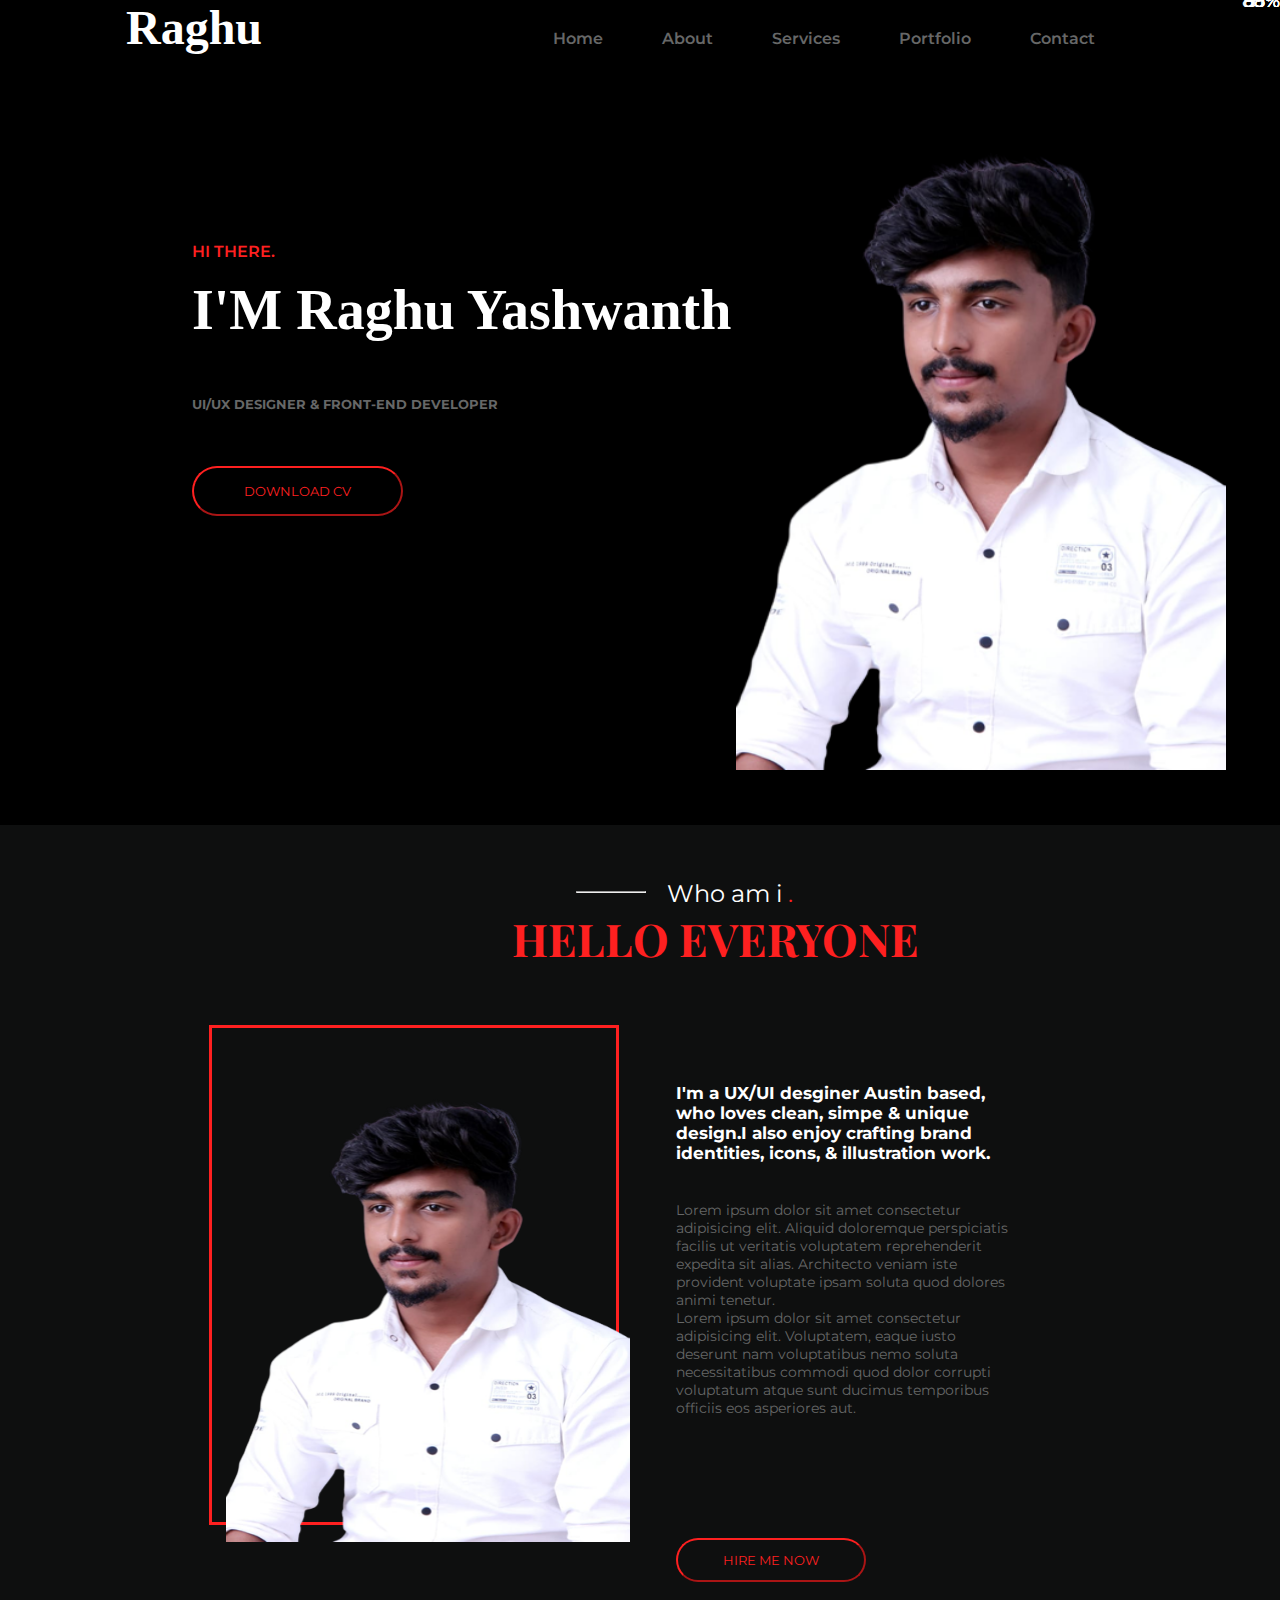
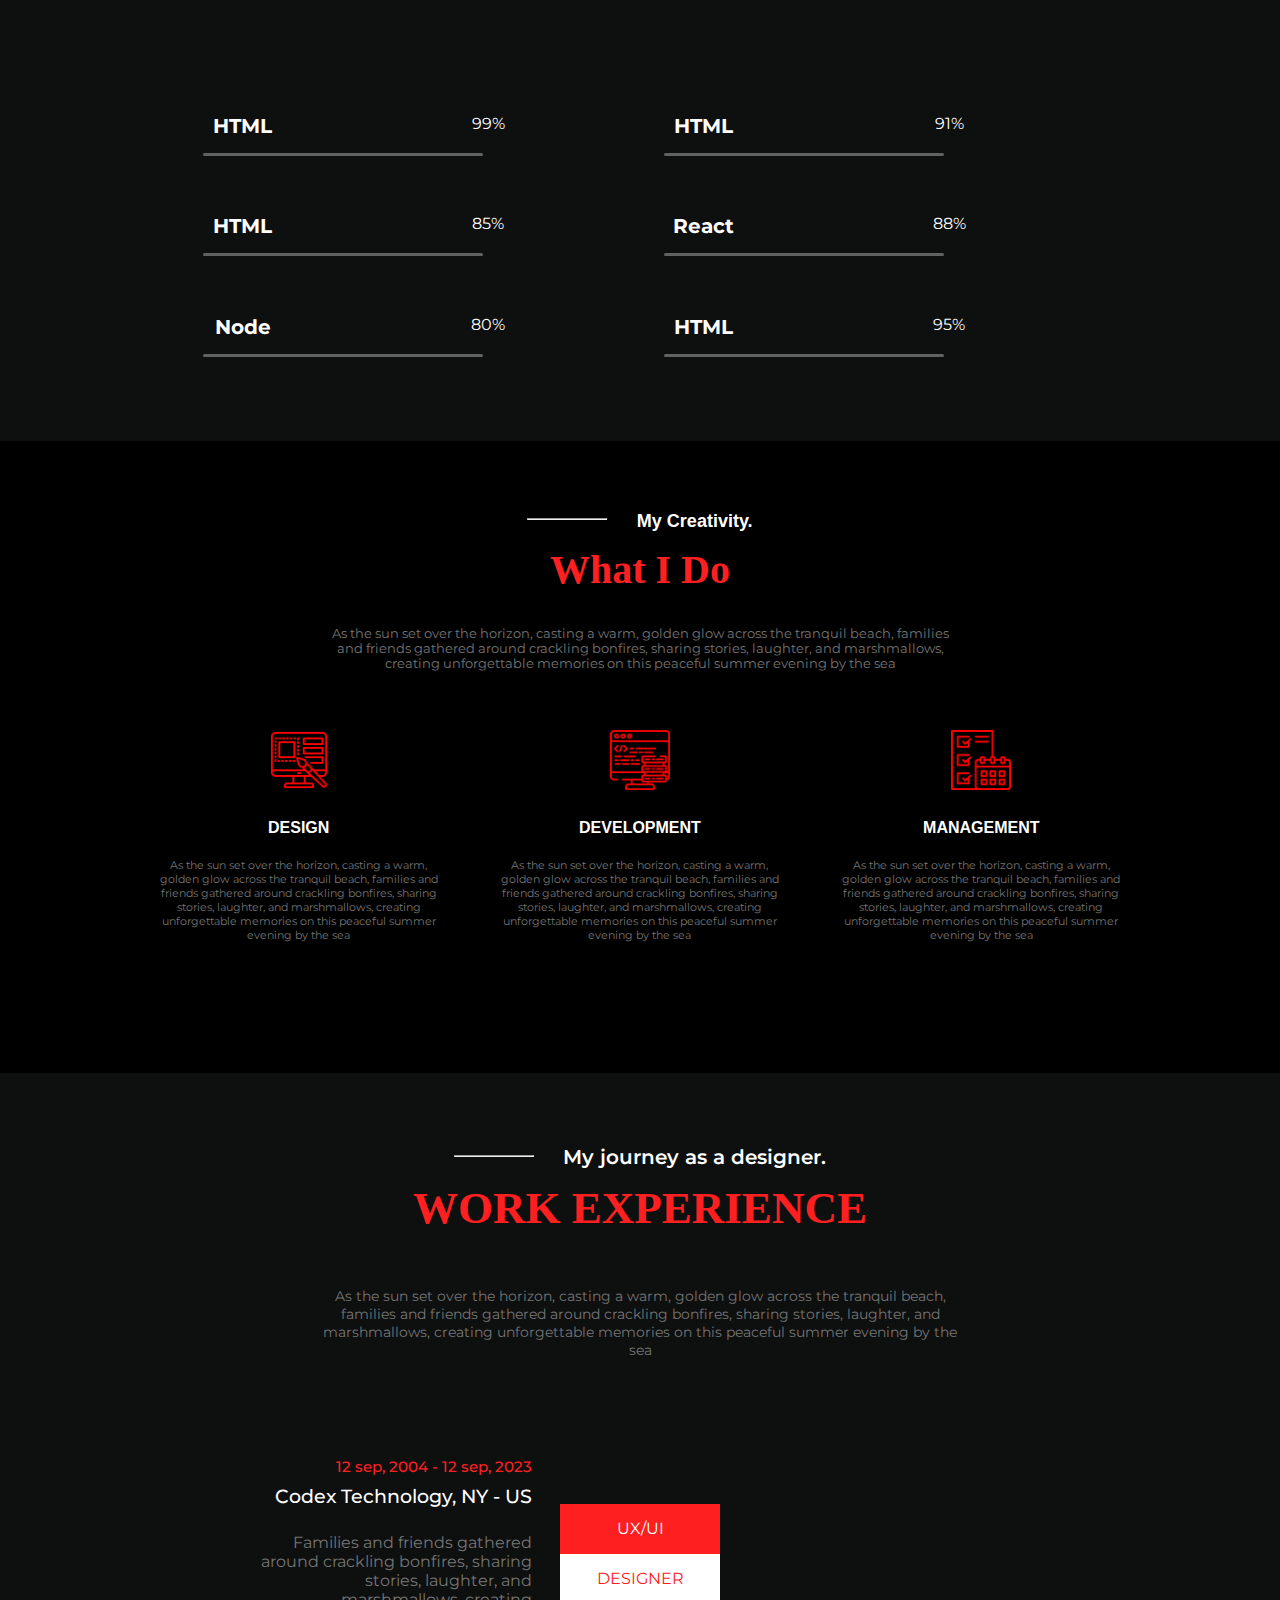
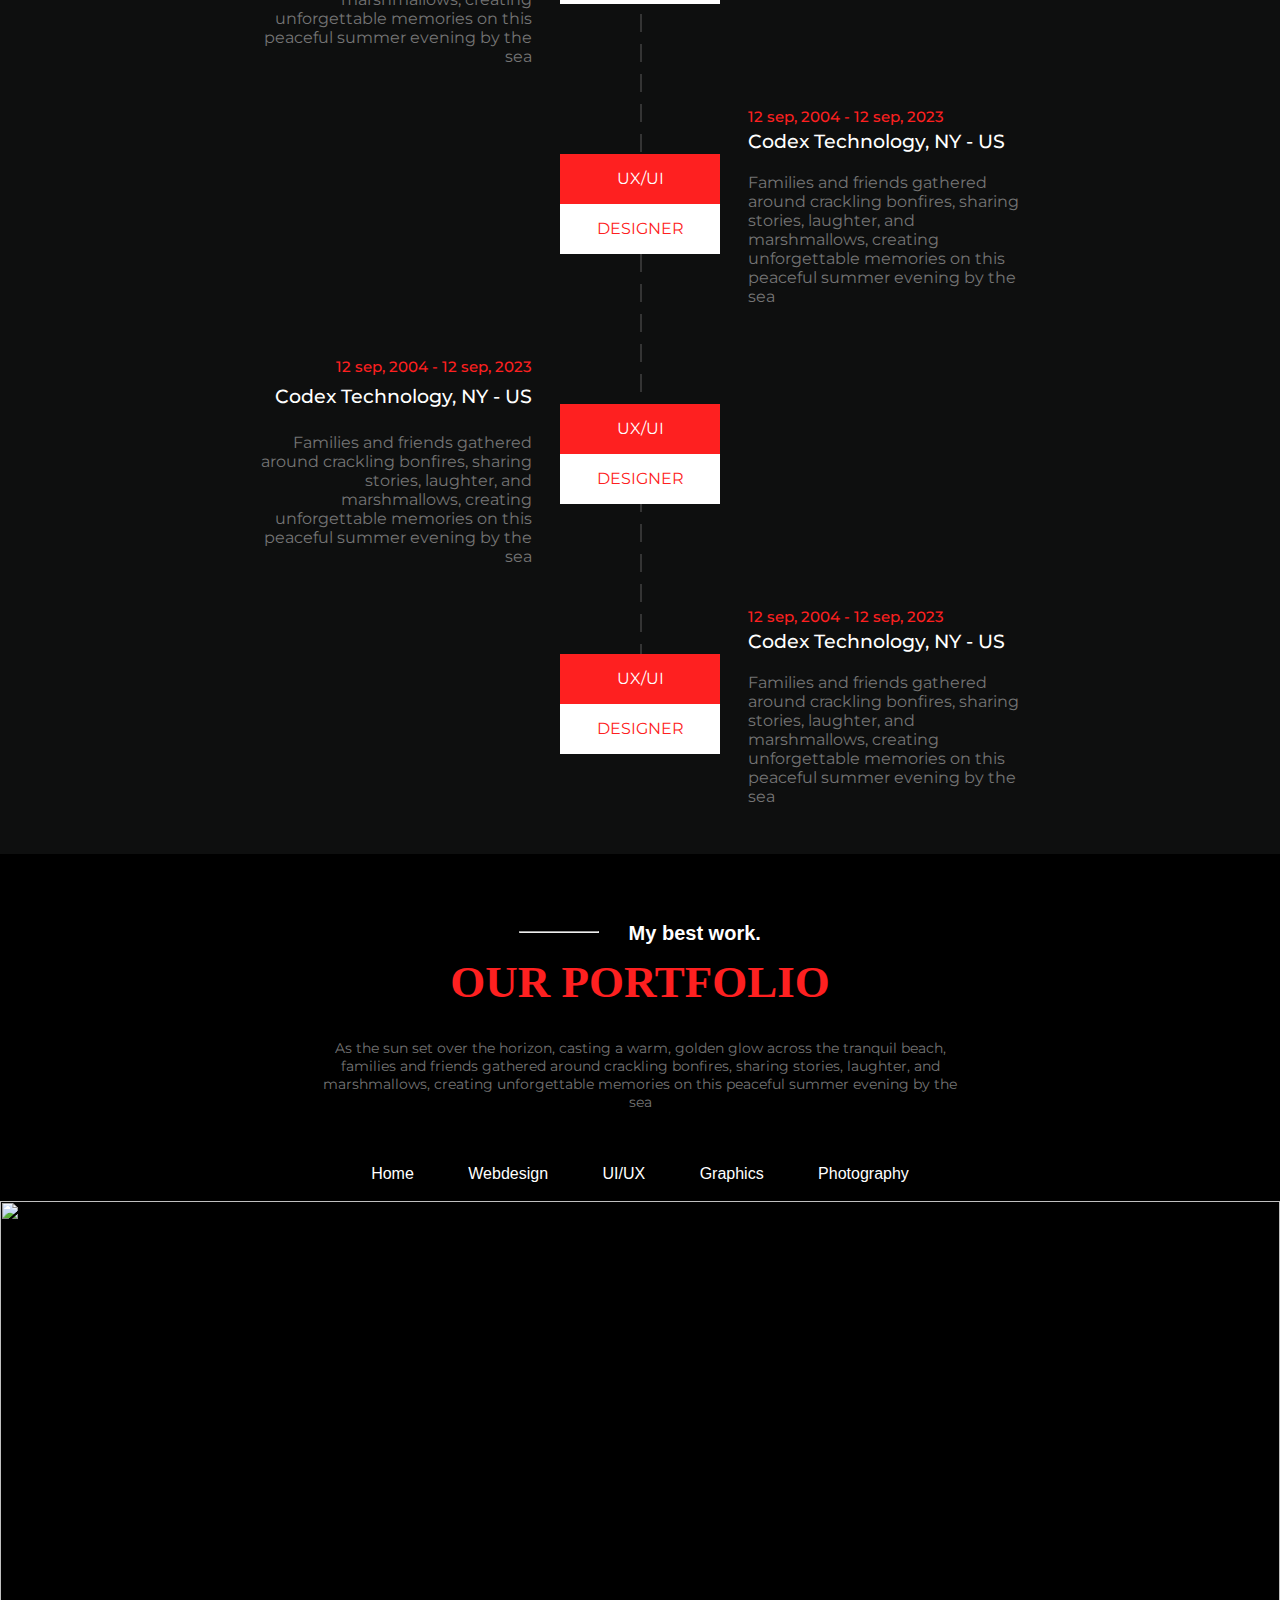
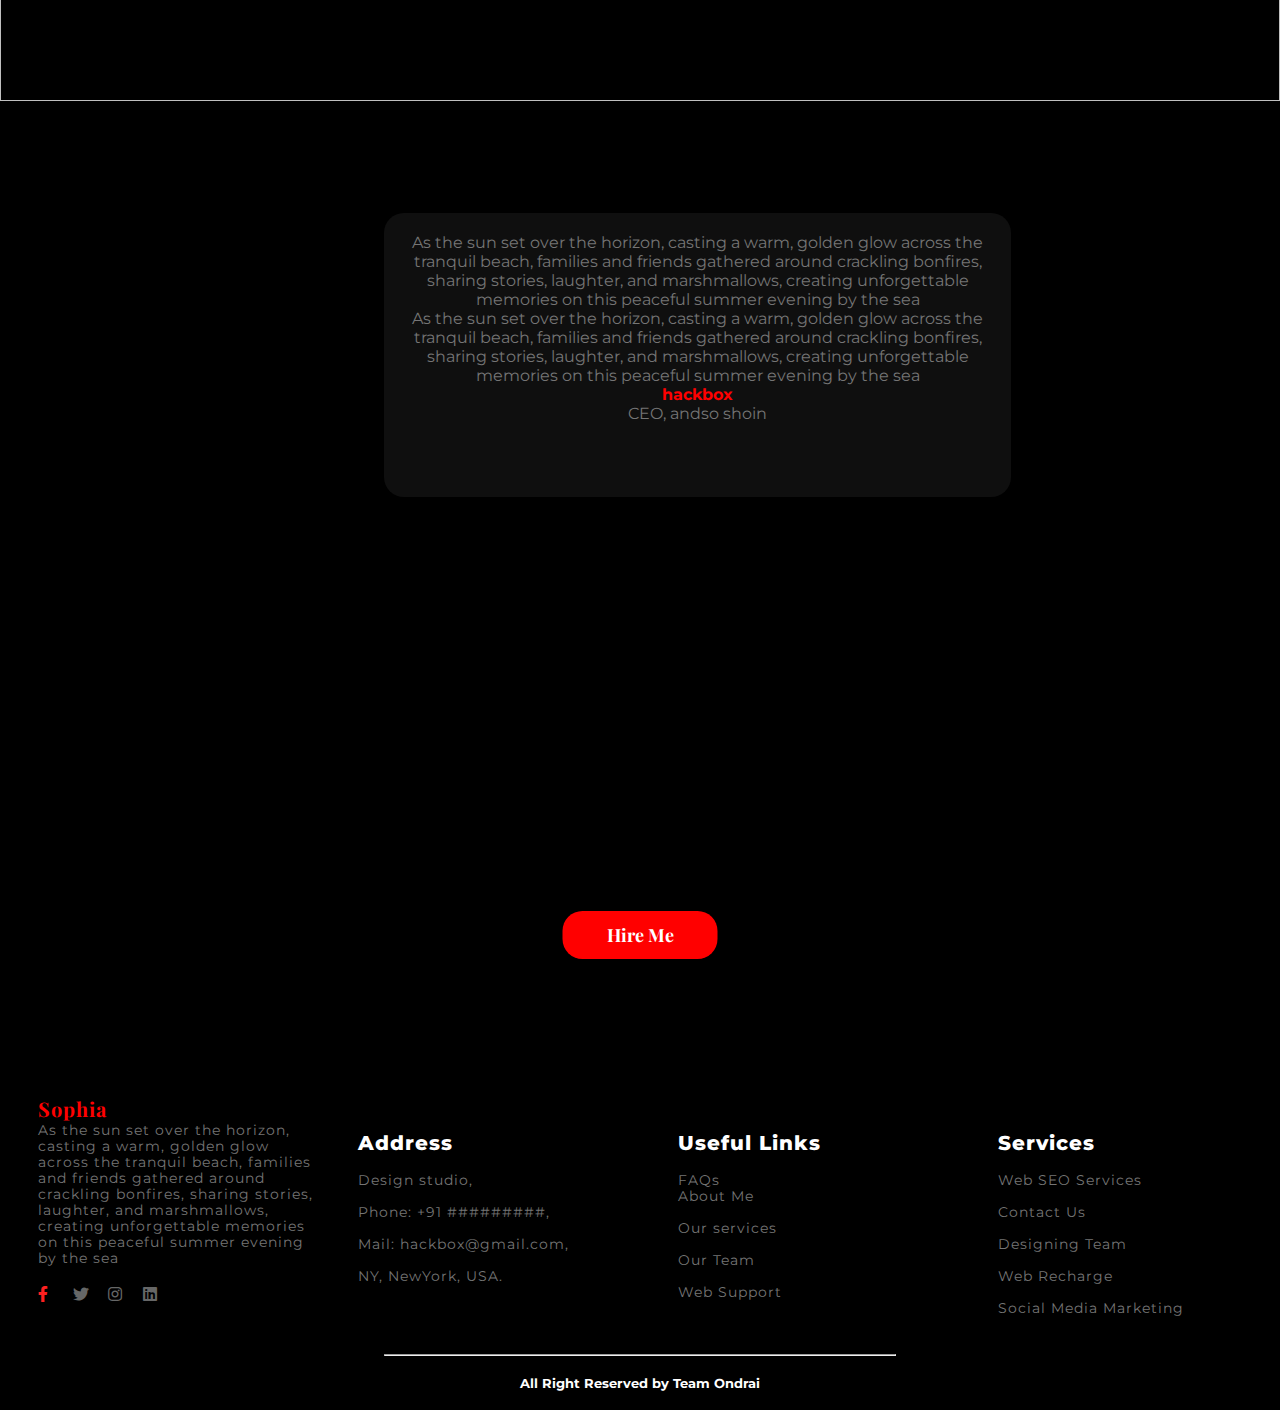
==== final hackbox website/index.html @ 103ff4d7 "Add files via upload" ====
<!DOCTYPE html>
<html lang="en">

<head>
    <meta charset="UTF-8">
    <meta name="viewport" content="width=device-width, initial-scale=1.0">
    <link rel="icon" href="hblogo.jpg">
    <link rel="stylesheet" href="style.css">
    <link rel="stylesheet" href="https://cdnjs.cloudflare.com/ajax/libs/font-awesome/6.4.2/css/all.min.css"
        integrity="sha512-z3gLpd7yknf1YoNbCzqRKc4qyor8gaKU1qmn+CShxbuBusANI9QpRohGBreCFkKxLhei6S9CQXFEbbKuqLg0DA=="
        crossorigin="anonymous" referrerpolicy="no-referrer" />
    <!-- <script src="https://cdn.jsdelivr.net/npm/aos@2.3.4/dist/aos.js"></script>
    <link href="https://cdn.jsdelivr.net/npm/aos@2.3.4/dist/aos.css" rel="stylesheet"> -->

    <title>Ragu</title>
</head>

<body>
    <!-- homepage -->
    <button id="scrollToTopBtn"><i class="fa-solid fa-arrow-up" style="color: #444c5a;"></i></button>

    <main class="dark-mode " id="home">
        <div class="navbars">

            <nav class="contentnavbar">
                <h2 class="name">Raghu</h2>
                <ul class="items">
                    <li><a href="#home">Home</a></li>
                    <li><a href="#about">About</a></li>
                    <li><a href="#services">Services</a></li>
                    <li><a href="#portfolio">Portfolio</a></li>
                    <li><a href="#contact">Contact</a></li>

                </ul>
            </nav>
            <br>
        </div>

        <br>
        <br>
        <br>

        <div class="body ">


            <div class="leftbody animate">
                <div class="hitoggle">
                    <h4 data-aos="fade-right">HI THERE.</h4><br><br>
                    <!-- <div class="wrapper" id="toggleButton">
                        <input type="checkbox" id="hide-checkbox">
                        <label for="hide-checkbox" class="toggle">
                            <span class="toggle-button">
                                <span class="crater crater-1"></span>
                                <span class="crater crater-2"></span>
                                <span class="crater crater-3"></span>
                                <span class="crater crater-4"></span>
                                <span class="crater crater-5"></span>
                                <span class="crater crater-6"></span>
                                <span class="crater crater-7"></span>
                            </span>
                            <span class="star star-1"></span>
                            <span class="star star-2"></span>
                            <span class="star star-3"></span>
                            <span class="star star-4"></span>
                            <span class="star star-5"></span>
                            <span class="star star-6"></span>
                            <span class="star star-7"></span>
                            <span class="star star-8"></span>
                        </label>
                    </div> -->
                </div>
                <h2 data-aos="fade-left">I'M Raghu Yashwanth</h2><br>
                <section class="iconsnav">
                    <i class="fa-brands fa-facebook-f" style="color: #fe2020;"></i>
                    <i class="fa-brands fa-twitter" style="color: #666767;"></i>
                    <i class="fa-brands fa-instagram" style="color: #666767;"></i>
                    <i class="fa-brands fa-linkedin" style="color: #666767;"></i>
                </section><br>
                <H5 data-aos="fade-left">UI/UX DESIGNER & FRONT-END DEVELOPER</H5><br><br><br>
                <button>DOWNLOAD CV</button>
            </div>
            <div class="rightbody animate">
                <img src="raguwhite3.png" alt="girl" loading="lazy">
            </div>
        </div>

    </main>

    <!-- who am i page -->

    <div class="whoami dark-mode" id="about">
        <br><br><br>
        <h2>
            <hr> Who am i<span class="dot"> .</span>
        </h2>
        <h1>HELLO EVERYONE</h1>
        <div class="allwho">
            <div class="leftwho">
                <div class="square">
                    <img class="secgirl animate" src="raguwhite3.png" loading="lazy" alt="girl" data-aos="fade-right">
                </div>
            </div>
            <div class="rightwho" data-aos="fade-left">
                <h6>
                    I'm a UX/UI desginer Austin based, who loves clean, simpe & unique design.I also enjoy crafting
                    brand identities, icons, & illustration work.
                </h6><br><br>
                <p>
                    Lorem ipsum dolor sit amet consectetur adipisicing elit. Aliquid doloremque perspiciatis facilis
                    ut
                    veritatis voluptatem reprehenderit expedita sit alias. Architecto veniam iste provident
                    voluptate
                    ipsam
                    soluta quod dolores animi tenetur.<br>
                    Lorem ipsum dolor sit amet consectetur adipisicing elit. Voluptatem, eaque iusto deserunt nam
                    voluptatibus nemo soluta necessitatibus commodi quod dolor corrupti voluptatum atque sunt ducimus
                    temporibus officiis eos asperiores aut.
                </p>
                <button>HIRE ME NOW</button>
            </div>
        </div>
        <div id="progress-bars">
            <div class=" bar-container">
                <div class="tabar">
                    <h1>HTML </h1>
                    <h2>99%</h2>
                </div>
                <div class="bar">
                    <div class="progress" style="width: 0;"></div>
                </div>
                <div class="percentage">99%</div>
            </div>
            <div class="bar-container">
                <div class="tabar">
                    <h1>HTML </h1>
                    <h2>91%</h2>
                </div>
                <div class="bar">
                    <div class="progress" style="width: 0;"></div>
                </div>
                <div class="percentage">91%</div>
            </div>
            <div class="bar-container">
                <div class="tabar">
                    <h1>HTML</h1>
                    <h2>85%</h2>
                </div>
                <div class="bar">
                    <div class="progress" style="width: 0;"></div>
                </div>
                <div class="percentage">85%</div>
            </div>
            <div class="bar-container">
                <div class="tabar">
                    <h1>React </h1>
                    <h2>88%</h2>
                </div>
                <div class="bar">
                    <div class="progress" style="width: 0;"></div>
                </div>
                <div class="percentage">88%</div>
            </div>
            <div class="bar-container">
                <div class="tabar">
                    <h1>Node </h1>
                    <h2>80%</h2>
                </div>
                <div class="bar">
                    <div class="progress" style="width: 0;"></div>
                </div>
                <div class="percentage">80%</div>
            </div>
            <div class="bar-container">
                <div class="tabar">
                    <h1>HTML</h1>
                    <h2>95%</h2>
                </div>
                <div class="bar">
                    <div class="progress" style="width: 0;"></div>
                </div>
                <div class="percentage">95%</div>
            </div>
        </div>
        <br>
        <br>
        <br>

    </div>
    <!-- Progress bars -->


    <script>
        const bars = document.querySelectorAll('.bar');

        const observer = new IntersectionObserver(entries => {
            entries.forEach(entry => {
                if (entry.isIntersecting) {
                    const progress = entry.target.querySelector('.progress');
                    const percentage = parseInt(entry.target.nextElementSibling.textContent);
                    progress.style.width = percentage + '%';
                }
            });
        }, {
            threshold: 0.5 // Adjust this threshold as needed
        });

        bars.forEach(bar => {
            observer.observe(bar);
        });
    </script>



    <!-- What I Do Page -->

    <div class="watIDo" id="services">
        <br><br><br><br>
        <div class="top">
            <hr data-aos="fade-left">
            <h4>My Creativity.</h4>
            <br>
            <br>
            <br>
            <h1>What I Do</h1>
            <br><br>
            <br>
            <p>As the sun set over the horizon, casting a warm, golden glow across the tranquil beach, families and
                friends gathered around crackling bonfires, sharing stories, laughter, and marshmallows, creating
                unforgettable memories on this peaceful summer evening by the sea</p>
        </div><br><br><br>
        <div style="display: flex;justify-content: center;">
            <div class="cont">
                <div class="card" data-aos="fade-up-right">
                    <img src="design.png" loading="lazy">
                    <br>
                    <h4>DESIGN</h4>
                    <p>As the sun set over the horizon, casting a warm, golden glow across the tranquil beach,
                        families
                        and friends gathered around crackling bonfires, sharing stories, laughter, and marshmallows,
                        creating unforgettable memories on this peaceful summer evening by the sea</p>
                </div>
                <div class="card" data-aos="fade-up-right">
                    <img src="develop.png" loading="lazy">
                    <br>
                    <h4>DEVELOPMENT</h4>
                    <p>As the sun set over the horizon, casting a warm, golden glow across the tranquil beach,
                        families
                        and friends gathered around crackling bonfires, sharing stories, laughter, and marshmallows,
                        creating unforgettable memories on this peaceful summer evening by the sea</p>
                </div>
                <div class="card" data-aos="fade-up-right">
                    <img src="manage.png" loading="lazy">
                    <br>
                    <h4>MANAGEMENT</h4>
                    <p>As the sun set over the horizon, casting a warm, golden glow across the tranquil beach,
                        families
                        and friends gathered around crackling bonfires, sharing stories, laughter, and marshmallows,
                        creating unforgettable memories on this peaceful summer evening by the sea</p>
                </div>
            </div>
        </div>
        <br><br>
        <br><br><br><br><br>
    </div>

    <!-- Work Experience Page -->

    <div class="workExp dark-mode">
        <br><br><br><br>
        <div class="top">
            <hr data-aos="fade-right">
            <h4>My journey as a designer.</h4>
            <br><br><br>
            <h1>WORK EXPERIENCE</h1>
            <br><br><br>
            <br>
            <p>As the sun set over the horizon, casting a warm, golden glow across the tranquil beach, families and
                friends gathered around crackling bonfires, sharing stories, laughter, and marshmallows, creating
                unforgettable memories on this peaceful summer evening by the sea</p>
        </div><br><br><br><br><br>

        <div class="boxy" data-aos="fade-up">
            <div class="lsidtxt">
                <h5>12 sep, 2004 - 12 sep, 2023</h5>
                <h2>Codex Technology, NY - US</h2>
                <br>
                <p>Families and friends gathered around crackling bonfires, sharing stories, laughter, and
                    marshmallows,
                    creating unforgettable memories on this peaceful summer evening by the sea</p>
            </div>
            <div class="box">
                <div class="rbox">UX/UI</div>
                <div class="wbox">DESIGNER</div>
                <span class="dashed-line"></span>
            </div>
        </div>

        <div class="boxy" data-aos="fade-up">
            <div class="rsidtxt">
                <h5>12 sep, 2004 - 12 sep, 2023</h5>
                <h2>Codex Technology, NY - US</h2>
                <br>
                <p>Families and friends gathered around crackling bonfires, sharing stories, laughter, and
                    marshmallows,
                    creating unforgettable memories on this peaceful summer evening by the sea</p>
            </div>
            <div class="box">
                <div class="rbox">UX/UI</div>
                <div class="wbox">DESIGNER</div>
            </div>
        </div>


        <div class="boxy" data-aos="fade-up">
            <div class="lsidtxt">
                <h5>12 sep, 2004 - 12 sep, 2023</h5>
                <h2>Codex Technology, NY - US</h2>
                <br>
                <p>Families and friends gathered around crackling bonfires, sharing stories, laughter, and
                    marshmallows,
                    creating unforgettable memories on this peaceful summer evening by the sea</p>
            </div>
            <div class="box">
                <div class="rbox">UX/UI</div>
                <div class="wbox">DESIGNER</div>
            </div>
        </div>

        <div class="boxy" data-aos="fade-up">
            <div class="rsidtxt">
                <h5>12 sep, 2004 - 12 sep, 2023</h5>
                <h2>Codex Technology, NY - US</h2>
                <br>
                <p>Families and friends gathered around crackling bonfires, sharing stories, laughter, and
                    marshmallows,
                    creating unforgettable memories on this peaceful summer evening by the sea</p>
            </div>
            <div class="box">
                <div class="rbox">UX/UI</div>
                <div class="wbox">DESIGNER</div>
            </div>
        </div>






    </div>
    <div class="ourPort dark-mode" id="portfolio">
        <br><br><br><br>
        <div class="top">
            <hr data-aos="fade-right">
            <h4>My best work.</h4>
            <br>
            <br><br>
            <h1 data-aos="fade-up-right">OUR PORTFOLIO</h1>
            <br><br>
            <br>
            <p>As the sun set over the horizon, casting a warm, golden glow across the tranquil beach, families and
                friends gathered around crackling bonfires, sharing stories, laughter, and marshmallows, creating
                unforgettable memories on this peaceful summer evening by the sea</p>
        </div><br><br><br>
        <div class="naav stroke">
            <ul>
                <li class="hover-2" onclick="changeImage('home.jpeg')">Home</li>
                <li class="hover-2" onclick="changeImage('webdesign.jpg')">Webdesign</li>
                <li class="hover-2" onclick="changeImage('uiux.jpg')">UI/UX</li>
                <li class="hover-2" onclick="changeImage('graphics.jpeg')">Graphics</li>
                <li class="hover-2" onclick="changeImage('photo.webp')">Photography</li>
            </ul>

        </div>
        <br>
        <div style="text-align: center;">
            <img id="myImage" src="home.jpeg" width="100%" height="500px" loading="lazy">
        </div>
        <br>
    </div>
    <script>
        AOS.init();
    </script>
    <script>
        document.addEventListener("DOMContentLoaded", function () {
            const navLinks = document.querySelectorAll(".items a");

            navLinks.forEach(function (link) {
                link.addEventListener("click", function (e) {
                    e.preventDefault();
                    const targetId = link.getAttribute("href").substring(1);
                    const targetSection = document.getElementById(targetId);

                    if (targetSection) {
                        window.scrollTo({
                            top: targetSection.offsetTop,
                            behavior: "smooth"
                        });
                    }
                });
            });
        });
    </script>

    <link rel="icon" href="hblogo.jpg">
    <link rel="stylesheet" href="https://cdnjs.cloudflare.com/ajax/libs/font-awesome/5.15.3/css/all.min.css">
    <link rel="stylesheet" href="stylesheet2.css">
    <div class="page-6" data-aos="zoom-in-left"><!--lokesh page 1-->
        <div id="box-container">
            <div id="box">
                <p>As the sun set over the horizon, casting a warm, golden glow across the tranquil beach, families
                    and friends gathered around crackling bonfires, sharing stories, laughter, and marshmallows,
                    creating unforgettable memories on this peaceful summer evening by the sea</p>
                <p>As the sun set over the horizon, casting a warm, golden glow across the tranquil beach, families
                    and friends gathered around crackling bonfires, sharing stories, laughter, and marshmallows,
                    creating unforgettable memories on this peaceful summer evening by the sea</p>
                <p id="hackbox">hackbox</p>
                <p id="ceo">CEO, andso shoin</p>
                <img src="./right arrow.png" alt="Arrow Icon" loading="lazy" class="right-arrow">
                <img src="left arrow.png" alt="Arrow Icon" loading="lazy" class="left-arrow">
                <br><br><br>
            </div>
            <div id="round-image"></div>
        </div>
        <br><br><br>
        <br><br><br>
        <br><br><br>
        <br><br><br>
        <br><br><br>
    </div>

    <div class="mount" id="contact"> <!--pic -->
        <img src="mount.png" loading="lazy" alt="Your Image" class="ige">
        <button class="centerbutt">Hire Me</button>
    </div>
    <div class="edbar"><!--last bar-->
        <div class="cont">
            <div class="card">
                <h1>Sophia</h1>
                <p>As the sun set over the horizon, casting a warm, golden glow across the tranquil beach, families
                    and friends gathered around crackling bonfires, sharing stories, laughter, and marshmallows,
                    creating unforgettable memories on this peaceful summer evening by the sea</p>
                <br>
                <a href="#" class="fab fa-facebook-f" style="color: #fe2020;"></a>
                <a href="#" class="fab fa-twitter" style="color: #666767;"></a>
                <a href="#" class="fab fa-instagram" style="color: #666767;"></a>
                <a href="#" class="fab fa-linkedin" style="color: #666767;"></a>
            </div>
            <div class="card">
                <br><br>
                <h4>Address</h4>
                <br>
                <p>Design studio,<br><br>
                    Phone: +91 #########,<br><br>
                    Mail: hackbox@gmail.com,<br><br>
                    NY, NewYork, USA.
                </p>
            </div>
            <div class="card">
                <br><br>
                <h4>Useful Links</h4>
                <br>
                <p>FAQs<br>
                    About Me<br><br>
                    Our services<br><br>
                    Our Team<br><br>
                    Web Support
                </p>
            </div>
            <div class="card">
                <br><br>
                <h4>Services</h4>
                <br>
                <p>Web SEO Services<br><br>
                    Contact Us<br><br>
                    Designing Team<br><br>
                    Web Recharge<br><br>
                    Social Media Marketing
                </p>
            </div>
            <br><br><br><br><br>
        </div>
        <br><br>
        <hr style="margin-left: 30%;margin-right: 30%; height: 2px;">
        <br>
        <h1 class="dummy">All Right Reserved by Team Ondrai</h1>
        <br>
    </div>
</body>
<script src="script.js"></script>

</html>
---- final hackbox website/style.css ----
@import url('https://fonts.googleapis.com/css2?family=Playfair+Display:wght@400;500;600;700;800;900&display=swap');
@import url('https://fonts.googleapis.com/css2?family=Montserrat:ital,wght@0,100;0,300;0,400;0,500;0,600;0,700;0,800;0,900;1,800&display=swap');
@import url('https://fonts.googleapis.com/css?family=Nunito:800i&display=swap');


/* Fonts and color we gonna use here  */

/* font-family: var(--rough); */

/* font-family: var(--smooth); */
/* grey color - 666767
 red color - fe2020 */
:root {
    --grey: #666767;
    --red: #fe2020;
    --smooth: 'Montserrat', sans-serif;
    --rough: 'Playfair Display', serif;
}

* {

    user-select: none;
    padding: 0;
    margin: 0;
    box-sizing: border-box;

    ::-webkit-scrollbar {
        width: 10px;
    }

    ::-webkit-scrollbar-track {
        box-shadow: inset 0 0 5px var(--grey);
        border-radius: 20px;
    }

    ::-webkit-scrollbar-thumb {
        background: var(--red);
        border-radius: 10px;
    }

    ::-webkit-scrollbar-thumb:hover {
        background: var(--red);
    }
}

.items a {
    text-decoration: none;
    color: var(--grey);
}

#myImage {
    transition: opacity 0.5s ease-in-out;
}

main {
    width: 100%;
    background-color: black;
    color: rgb(255, 255, 255);
    overflow-x: hidden;
}

/* 
/* bar  */


#progress-bars {
    font-family: var(--smooth);
    display: grid;
    padding-left: 10%;
    padding-top: 15%;
    grid-template-columns: repeat(2, 40%);
    justify-content: center;
    align-items: center;
    height: 20vh;
}

.bar-container {
    width: 150px;
    text-align: center;
    display: flex;
    flex-direction: column;
    align-items: center;
}

/* .bar {
    width: 0%;
    height: 2px;
    background-color: lightgrey;
    position: relative;
    overflow: hidden;
    border-radius: 20px;
    padding-left: 0%;
} */

.progress {
    width: 0;
    height: 100%;
    background-color: red;
    position: absolute;
    top: 0;
    left: 0;
    transition: width 1s ease-in-out;
}

.percentage {
    margin-top: 10px;
    font-size: 15px;
    color: white;
    position: absolute;
    top: -20px;
    /* Adjust this value to position the percentage label */
    right: 0;
    /* Position the label at the end of the bar */
}

.tabar {
    float: left;
    display: grid;
    grid-template-columns: repeat(2, 300px);
}

.bar-container h1 {
    font-family: var(--smooth);
    color: #ffffff;
    font-size: 15px;
    float: left;
}

.bar-container h2 {
    font-family: var(--smooth);
    color: #ffffff;
    font-size: medium;
}

*/

/* settingsicon */
.settings {
    height: 40px;
    width: 40px;
    position: relative;
    top: -21px;
    left: -10px;
    cursor: pointer;
    transition: all 0.3s ease;
    border-radius: 50%;
    animation: move1 linear infinite 3s;
}

.settingbutton {
    position: absolute;
    right: 0;
    height: 40px;
    margin-top: 10px;
    width: 40px;
    font-size: 20px;
    cursor: pointer;
    transition: all 0.2s ease;
    border-radius: 50%;
    box-shadow: 2px 3px 10px 2px rgb(125, 125, 125);
    border: none;
}

.settingbutton:hover {
    box-shadow: none;
    transition: box-shadow 0.5s ease;
}

.settingbuttonset {
    position: absolute;
    right: 10px;
}

@keyframes move1 {
    0% {
        transform: rotate(0deg);
    }

    100% {
        transform: rotate(360deg);
    }
}


.navbars {
    overflow: hidden;
    background-color: #000000;
    /* position: fixed; */
    top: 0;
    height: fit-content;
    width: 100%;
    z-index: 100;
}

.navbars .contentnavbar ul.items li {
    position: relative;
    display: inline-block;
    margin-right: 20px;
    padding-bottom: 5px;
    cursor: pointer;
    transition: all 0.3s ease;
}

.navbars .contentnavbar ul.items li::after {
    content: '';
    position: absolute;
    width: 100%;
    height: 2px;
    bottom: 0;
    left: 0;
    background-color: var(--red);
    transform: scaleX(0);
    transform-origin: right;
    transition: transform 0.3s ease;
}

.navbars .contentnavbar ul.items li:hover::after {
    transform: scaleX(1);
    transform-origin: left;
}

.navbars .contentnavbar ul.items li.active::after {
    transform: scaleX(1);
    transform-origin: left;
}

.iconsnav {
    width: auto;
    top: 0px;
    right: 0;
}




/* sophia name */
.contentnavbar {
    display: flex;
    justify-content: space-around;
    align-items: baseline;
}

.name {
    font-size: 300%;
}

.items {
    font-family: var(--smooth);
    font-weight: 600;
    color: var(--grey);
    list-style-type: none;
    display: flex;
    width: 50%;
    justify-content: space-evenly;
}

.dark-mode {
    background-color: #000000;
    color: #ffffff;
}

/* body  */
.body {
    display: flex;
}

.rightbody {
    width: 50%;
}

.rightbody img {
    height: 100%;
    width: 90%;
    float: left;
    margin-top: -10%;
}

.leftbody {
    width: 50%;
    padding: 9% 0% 0% 0%;
    margin-left: 15%;
}

.leftbody button {
    padding: 15px 50px;
    border-radius: 50px;
    color: var(--red);
    border-width: 2.5px;
    font-family: var(--smooth);
    background-color: transparent;
    border-color: var(--red);
    transition: background-color 0.3s ease, color 0.3s ease;
    cursor: pointer;
}

.leftbody button:hover {
    background-color: var(--red);
    color: white;
}

.leftbody h4 {
    font-weight: 600;
    font-family: var(--smooth);
    color: var(--red);
}

.leftbody h2 {
    margin: 0%;
    font-size: 350%;
}

.leftbody h5 {
    font-family: var(--smooth);
    color: var(--grey);
}

/* who am i  */

.whoami {
    background-color: #0e0f0f;
}

.line {
    content: "";
    display: inline-flex;
    border-bottom: 0.5px solid #9E9E9E;
}

.allwho {
    display: flex;
    margin-left: 10%;
}

.whoami h2 {
    font-family: var(--smooth);
    color: white;
    margin-left: 45%;
    font-weight: 400;
}

.whoami .dot {
    color: var(--red);
}

.whoami .line {
    width: 10%;
}

.whoami h1 {
    color: var(--red);
    margin-left: 40%;
    font-size: 45px;
    font-family: var(--rough);
}

.square {
    width: 410px;
    height: 500px;
    border: 3px solid var(--red);
}

.leftwho {
    margin-left: 7%;
    margin-top: 5%;
}

.secgirl {
    width: 100%;
    max-height: 500px;
    height: auto;
    margin-left: 3.5%;
    margin-top: 3.5%;
}

.rightwho {
    font-family: var(--smooth);
    margin-top: 10%;
    margin-left: 5%;
    width: 30%;
    float: right;
}

.rightwho h6 {
    color: white;
    font-size: 17px;
    font-weight: 700;
    letter-spacing: 0.5;
}

.rightwho p {
    color: var(--grey);
    font-size: 14px;
}

.rightwho button {
    padding: 12px 45px;
    border-radius: 50px;
    color: var(--red);
    border-width: 2.5px;
    font-family: var(--smooth);
    background-color: transparent;
    border-color: var(--red);
    margin-top: 35%;
    transition: background-color 0.3s ease, color 0.3s ease, transform 0.3s ease;
    cursor: pointer;
}

.rightwho button:hover {
    background-color: var(--red);
    color: white;
    transform: scale(1.05);
}

.bars {
    display: flex;
    justify-content: space-around;
}

.ps {
    display: flex;
    justify-content: space-between;
}

.bar {
    width: 500px;
}

.progress {
    background: gray;
    justify-content: flex-start;
    border-radius: 100px;
    align-items: center;
    position: relative;
    padding: 0 0px;
    display: flex;
    height: 10px;
    width: 500px;
}

.progress-value {
    animation: load 2s normal forwards;
    box-shadow: 0 10px 40px -10px #fff;
    border-radius: 100px;
    background: #fe3636;
    height: 10px;
    width: 0;
}

@keyframes load {
    0% {
        width: 0;
    }

    100% {
        width: 68%;
    }
}

body {
    margin: 0;
    padding: 0;
}

.b {
    border: 1px solid white;
    border-radius: 2px;
    margin: 0;
    padding: 0;
}

:root {
    --dbgCol: #000000;
    --lbgCol: #000000;
    --priCol: #fe2020;
    --secCol: #ffffff;
    --triCol: rgb(117, 117, 117);
}


/*What I Do*/
.watIDo {
    display: block;
    width: 100%;
    height: max-content;
    background-color: #000000;
    font-family: 'Segoe UI', Tahoma, Geneva, Verdana, sans-serif;
}

.watIDo .top {
    margin: 0 auto;
    padding: 0;
    width: 50%;
    text-align: center;
}

.watIDo .top hr {
    width: 80px;
    margin: auto;
    display: inline-block;
    margin-right: 25px;
    vertical-align: super;
    line-height: 5px;
}

.whoami hr {
    width: 70px;
    margin: auto;
    display: inline-block;
    margin-right: 15px;
    vertical-align: super;
    line-height: 4px;
}

.watIDo .top h4 {
    color: #ffffff;
    display: inline-block;
    font-weight: 600;
    font-size: 18px;
    line-height: 5px;
    margin: 0;
}

.watIDo .top h1 {
    color: var(--priCol);
    font-weight: bolder;
    line-height: 5px;
    font-size: 40px;
    font-family: Georgia, 'Times New Roman', Times, serif;
}

.watIDo .top p {
    color: var(--triCol);
    font-size: 80%;
}

.watIDo .cont {
    display: flex;
    width: 80%;
    justify-content: center;
}

.watIDo .cont .card {
    padding: 5px 0px 5px 0px;
    width: 28%;
    margin: auto;
    text-align: center;
    display: block;
    justify-content: center;
    align-items: center;
}

.watIDo .cont .card img {
    width: 60px;
    display: block;
    margin: auto;
}

.watIDo .cont .card h4 {
    padding: 10px 0px 20px 0px;
    color: var(--secCol);
    display: block;
    font-weight: 600;
    font-size: 16px;
    line-height: 20px;
    margin: 0;
}

.watIDo .cont .card p {
    color: var(--triCol);
    font-size: 70%;
}


/*Work Experience*/
.workExp {
    display: block;
    width: 100%;
    height: max-content;
    background-color: #0e0f0f;
    font-family: var(--smooth);
}

.workExp .top {
    margin: 0 auto;
    padding: 0;
    width: 50%;
    text-align: center;
}

.workExp .top hr {
    width: 80px;
    margin: auto;
    display: inline-block;
    margin-right: 25px;
    vertical-align: super;
    line-height: 5px;
}

.workExp .top h4 {
    color: var(--secCol);
    display: inline-block;
    font-weight: 600;
    font-size: 20px;
    line-height: 5px;
    margin: 0;
}

.workExp .top h1 {
    color: var(--priCol);
    font-weight: bolder;
    line-height: 5px;
    font-size: 45px;
    font-family: Georgia, 'Times New Roman', Times, serif;
}

.workExp .top p {
    color: var(--triCol);
    font-size: 90%;
}

.workExp .boxy {
    margin: auto;
    width: 90%;
    height: 250px;
    text-align: center;
    display: block;
}

.workExp .lsidtxt {
    vertical-align: sub;
    width: 25%;
    margin: auto;
    margin-left: 180px;
    text-align: right;
    float: left;

}

.workExp .lsidtxt h5 {
    color: var(--priCol);
    font-weight: 500;
    font-size: 95%;
    line-height: 25px;

}

.workExp .lsidtxt h2 {
    color: var(--secCol);
    line-height: 35px;
    font-size: 120%;
    font-weight: 500;
}

.workExp .lsidtxt p {
    color: var(--triCol);
}

.workExp .rsidtxt {
    vertical-align: sub;
    width: 25%;
    margin: auto;
    margin-right: 180px;
    text-align: left;
    float: right;
}

.workExp .rsidtxt h5 {
    color: var(--priCol);
    font-weight: 500;
    font-size: 95%;
    line-height: 25px;
}

.workExp .rsidtxt h2 {
    color: var(--secCol);
    font-size: 120%;
    font-weight: 500;
    line-height: 25px;
}

.workExp .rsidtxt p {
    color: var(--triCol);
}

.workExp .box {
    display: inline-block;
    width: 160px;
    height: 100px;
    position: absolute;
    left: 50%;
    transform: translate(-50%, 50%);
}

.workExp .box .rbox {
    width: 160px;
    height: 50px;
    background-color: var(--priCol);
    margin: auto;
    color: var(--secCol);
    display: flex;
    align-items: center;
    justify-content: center;
}

.workExp .box .wbox {
    width: 160px;
    height: 50px;
    background-color: var(--secCol);
    margin: auto;
    display: flex;
    align-items: center;
    justify-content: center;
    color: var(--priCol);
}


/*Our Portfolio*/
.ourPort {
    display: block;
    width: 100%;
    height: max-content;
    background-color: var(--dbgCol);
    font-family: 'Segoe UI', Tahoma, Geneva, Verdana, sans-serif;
}

.ourPort .top {
    margin: 0 auto;
    padding: 0;
    width: 50%;
    text-align: center;
}

.ourPort .top hr {
    width: 80px;
    margin: auto;
    display: inline-block;
    margin-right: 25px;
    vertical-align: super;
    line-height: 5px;
}

.ourPort .top h4 {
    color: var(--secCol);
    display: inline-block;
    font-weight: 600;
    font-size: 20px;
    line-height: 5px;
    margin: 0;
}

.ourPort .top h1 {
    color: var(--priCol);
    font-weight: bolder;
    line-height: 5px;
    font-size: 45px;
    font-family: Georgia, 'Times New Roman', Times, serif;
}

.ourPort .top p {
    color: var(--triCol);
    font-size: 90%;
}


/*Nav*/
.ourPort .naav {
    display: flex;
    justify-content: center;
    margin: auto;
    align-items: center;
}

.ourPort .naav ul li {
    color: var(--secCol);
    display: inline-block;
    margin: 0 20px;
    padding: 0 5px;
}

.ourPort .naav ul li,
.ourPort .naav ul li:after,
.ourPort .naav ul li:before {
    transition: all .5s;
}

.ourPort .stroke ul li {
    position: relative;
}

.ourPort .stroke ul li:after {
    position: absolute;
    bottom: 0;
    left: 0;
    right: 0;
    margin: auto;
    width: 0%;
    content: '.';
    color: transparent;
    background: #fe2020;
    height: 3px;
}

.ourPort .stroke ul li:hover:after {
    width: 100%;
}

/*design*/
.dashed-line {
    display: flex;
    position: absolute;
    left: 50%;
    width: 1.5px;
    height: 700px;
    background-image: linear-gradient(to bottom, #343434 60%, transparent 40%);
    background-position: center bottom;
    background-repeat: repeat-y;
    background-size: 6px 30px;
}

/* BAR */

#progress-bars {
    display: grid;
    padding-left: 10%;
    padding-top: 8%;
    grid-template-columns: repeat(2, 40%);
    justify-content: center;
    align-items: center;
    height: 45vh;
}

.bar-container {
    width: 200px;
    text-align: center;
    display: flex;
    flex-direction: column;
    align-items: center;
}

.bar {
    font-family: var(--smooth);
    width: 140%;
    height: 3px;
    background-color: rgb(97, 97, 97);
    position: relative;
    overflow: hidden;
    border-radius: 100px;
    padding-left: 0%;
}

.progress {
    width: 0;
    height: 100%;
    background-color: var(--red);
    position: absolute;
    top: 0;
    left: 0;
    transition: width 1.5s ease-in-out;
}

.percentage {
    margin-top: 10px;
    font-size: 18px;
    color: white;
    position: absolute;
    top: -20px;
    /* Adjust this value to position the percentage label */
    right: 0;
    /* Position the label at the end of the bar */
}

.tabar {
    display: grid;
    grid-template-columns: repeat(2, 200px);
}

.bar-container h1 {
    margin-bottom: 15px;
    margin-left: -1px;
}

.bar-container h1 {
    font-family: var(--smooth);
    color: #ffffff;
    font-size: 20px;
}

.bar-container h2 {
    font-family: var(--smooth);
    color: #ffffff;
    font-size: medium;
}









#scrollToTopBtn {
    display: none;
    /* Initially hide the button */
    position: fixed;
    bottom: 20px;
    right: 20px;
    padding: 10px 5px;
    border-radius: 1000px;
    background-color: #9e9e9e;
    color: #fff;
    border: none;
    cursor: pointer;
    z-index: 1001;
    /* Ensure it's above other elements */
}





.wrapper {
    position: absolute;
    top: 50%;
    left: 40%;
    transform: translate(-50%, -50%);
}

#hide-checkbox {
    opacity: 0;
    height: 0;
    width: 0;
}

.toggle {
    position: relative;
    cursor: pointer;
    display: inline-block;
    width: 60px;
    height: 30px;
    background: #211042;
    border-radius: 50px;
    transition: 500ms;
    overflow: hidden;
}

.toggle-button {
    position: absolute;
    display: inline-block;
    top: 4px;
    left: 6px;
    width: 20px;
    height: 22px;
    border-radius: 50%;
    background: #FAEAF1;
    overflow: hidden;
    box-shadow: 0 0 35px 4px rgba(255, 255, 255);
    transition: all 500ms ease-out;
}

.crater {
    position: absolute;
    display: inline-block;
    background: #FAEAF1;
    border-radius: 50%;
    transition: 500ms;
}

.crater-1 {
    background: #FFFFF9;
    width: 12px;
    height: 15px;
    left: 10px;
    bottom: 5px;
}

.crater-2 {
    width: 10px;
    height: 13px;
    top: -3px;
    left: 30px;
}

.crater-3 {
    width: 3px;
    height: 7px;
    top: 10px;
    right: -2px;
}

/* Other crater elements can be similarly adjusted */

.star {
    position: absolute;
    display: inline-block;
    border-radius: 50%;
    background: #FFF;
    box-shadow: 1px 0 2px 2px rgba(255, 255, 255);
}

.star-1 {
    width: 6px;
    height: 6px;
    right: 50px;
    bottom: 15px;
}


.star-2 {
    width: 8px;
    height: 8px;
    right: 70px;
    top: 10px;
}

.star-3 {
    width: 5px;
    height: 5px;
    right: 4px;
    bottom: 2px;
}

.star-4 {
    width: 3px;
    height: 3px;
    right: 3px;
    bottom: 1px;
}

.star-5 {
    width: 4px;
    height: 4px;
    right: 10px;
    bottom: 35px;
}

.star-6,
.star-7,
.star-8 {
    width: 10px;
    height: 2px;
    border-radius: 2px;
    transform: rotate(-45deg);
    box-shadow: 5px 0px 4px 1px #FFF;
    animation-name: travel;
    animation-duration: 1.5s;
    animation-timing-function: ease-out;
    animation-iteration-count: infinite;
}

.star-6 {
    right: 30px;
    bottom: 30px;
    animation-delay: -2s;
}

.star-7 {
    right: 50px;
    bottom: 60px;
}

.star-8 {
    right: 90px;
    top: 10px;
    animation-delay: -4s;
}

/* Rest of your CSS remains unchanged */

@keyframes travel {
    0% {
        transform: rotate(-45deg) translateX(70px);
    }

    50% {
        transform: rotate(-45deg) translateX(-20px);
        box-shadow: 5px 0px 6px 1px #FFF;
    }

    100% {
        transform: rotate(-45deg) translateX(-30px);
        width: 2px;
        height: 2px;
        opacity: 0;
        box-shadow: none;
    }
}

#hide-checkbox:checked+.toggle {
    background: #24D7F7;
}

#hide-checkbox:checked+.toggle .toggle-button {
    background: #F7FFFF;
    transform: translateX(32px);
    /* Move the button out of the 60px width */
    box-shadow: 0 0 35px 5px rgba(255, 255, 255);
}

#hide-checkbox:checked+.toggle .toggle-button .crater {
    transform: rotate(-45deg) translateX(70px);
}

#hide-checkbox:checked+.toggle .star {
    animation:
        move 2s infinite;
    transform: none;
    box-shadow: none;
}

#hide-checkbox:checked+.toggle .star-1 {
    width: 40px;
    height: 10px;
    border-radius: 10px;
    background: #FFF;
    left: 20px;
    top: 25px;
    box-shadow: none;
}

#hide-checkbox:checked+.toggle .star-2 {
    width: 12px;
    height: 12px;
    background: #FFF;
    left: 26px;
    top: 23px;
    box-shadow: -1px 0 2px 0 rgba(0, 0, 0, 0.1);
}

#hide-checkbox:checked+.toggle .star-3 {
    width: 16px;
    height: 16px;
    background: #FFF;
    left: 35px;
    top: 19px;
    box-shadow: -1px 0 2px 0 rgba(0, 0, 0, 0.1);
}

#hide-checkbox:checked+.toggle .star-4 {
    width: 14px;
    height: 14px;
    background: #FFF;
    left: 46px;
    top: 21px;
    box-shadow: -1px 0 2px 0 rgba(0, 0, 0, 0.1);
}

#hide-checkbox:checked+.toggle .star-5 {
    width: 60px;
    height: 15px;
    border-radius: 15px;
    background: #FFF;
    left: 30px;
    bottom: 20px;
    box-shadow: none;
}

#hide-checkbox:checked+.toggle .star-6 {
    width: 18px;
    height: 18px;
    background: #FFF;
    border-radius: 50%;
    left: 38px;
    bottom: 20px;
    box-shadow: -1px 0 2px 0 rgba(0, 0, 0, 0.1);
}

#hide-checkbox:checked+.toggle .star-7 {
    width: 24px;
    height: 24px;
    background: #FFF;
    border-radius: 50%;
    left: 52px;
    bottom: 20px;
    box-shadow: -1px 0 2px 0 rgba(0, 0, 0, 0.1);
}

#hide-checkbox:checked+.toggle .star-8 {
    width: 21px;
    height: 21px;
    background: #FFF;
    border-radius: 50%;
    left: 70px;
    top: 59px;
    box-shadow: -1px 0 2px 0 rgba(0, 0, 0, 0.1);
}

@keyframes move {
    0% {
        transform: none;
    }

    25% {
        transform: translateX(10px);
    }

    100% {
        transform: translateX(-10px);
    }
}

.hitoggle {
    display: flex;
}











/* mobile view  */

@media only screen and (max-width: 600px) {

    .contentnavbar .name {
        font-size: 150%;
        margin-left: -5%;
        overflow-x: hidden;
    }

    .items {
        visibility: hidden;
    }

    .body {
        display: flex;
    }

    .hitoggle {
        display: flex;
    }

    .leftbody {
        margin-left: 20%;
        font-size: 70%;
    }

    .leftbody button {
        padding: 10px 10px;
        border-radius: 50px;
        color: var(--red);
        border-width: 2.5px;
        font-family: var(--smooth);
        background-color: transparent;
        border-color: var(--red);
        transition: background-color 0.3s ease, color 0.3s ease;
        cursor: pointer;
    }

    .body {
        display: inline;
    }

    .leftbody button:hover {
        background-color: var(--red);
        color: white;
    }

    .rightbody img {
        float: left;
        height: 35%;
        width: 50%;
    }

    .iconsnav {
        position: relative;
        display: flex;
        float: left;
    }


    /* whoami  */

    .whoami h2 {
        font-size: 100%;
        margin-left: 30%;
    }

    .whoami h1 {
        font-size: 170%;
    }

    .whoami hr {
        width: 25%;
    }

    .whoami .allwho {
        display: block;
    }

    .leftwho .square {
        width: 300px;
        height: 400px;
    }

    .leftbody .secgirl {
        width: 100%;
        height: 400px;
    }

    .rightbody {
        margin-left: 0;
    }
    .rightwho h6{
        width: 100%;
    }
    .rightwho p{
        width: 100%;
        margin-left: -15%;
    }
}
---- final hackbox website/stylesheet2.css ----
:root {
    --grey: #666767;
    --red: #fe2020;
    --smooth: 'Montserrat', sans-serif;
    --rough: 'Playfair Display', serif;
}


body {
    margin: 0;
    padding: 0;
    background-color: black;
}

@keyframes fadeIn {
    from {
        opacity: 9;
    }

    to {
        opacity: 16;
    }
}

.page-6 {
    background-color: rgb(0, 0, 0);
    display: block;
    width: 100%;
    height: max-content;
    margin: 0;
}

#box-container {
    top: 90px;
    text-align: center;
    position: relative;
    padding-left: 30%;
}

#box {
    top: 20%;
    width: 70%;
    padding: 20px;
    background-color: rgb(15, 15, 15);
    box-shadow: 5px 5px 10px rgba(0, 0, 0, 0.5);
    border-radius: 20px;
    position: relative;
    z-index: 1;
}

p {
    font-family: var(--smooth);
    color: rgb(117, 117, 117);
}

#hackbox {
    color: red;
    font-weight: bold;
}

#ceo {
    color: rgb(117, 117, 117);
}

#round-image {
    width: 100px;
    height: 100px;
    border-radius: 50%;
    background-image: url('/girl.jpg');
    background-size: cover;
    position: absolute;
    bottom: -30px;
    left: 54%;
    transform: translateX(-50%);
    z-index: 2;
}

.left-arrow {
    width: 40px;
    height: 40px;
    position: absolute;
    bottom: 10px;
    left: 10px;
    z-index: 2;
    filter: invert(1) brightness(5);
    transition: filter 0.3s;
}

.right-arrow {
    width: 40px;
    height: 40px;
    position: absolute;
    bottom: 10px;
    right: 10px;
    z-index: 2;
    filter: invert(1) brightness(5);
    transition: filter 0.3s;
}

.left-arrow:hover,
.right-arrow:hover {
    filter: none;
}

.mount {
    position: relative;
    text-align: center;
}

.ige {
    width: 100%;
    height: 350px;
}

.centerbutt {
    position: absolute;
    font-family: 'Playfair Display', serif;
    top: 73%;
    left: 50%;
    transform: translate(-50%, -50%);
    padding: 12px 44px;
    background-color: red;
    color: white;
    border: none;
    border-radius: 20px;
    text-align: center;
    font-size: 18px;
    font-weight: bold;
    cursor: pointer;
    animation: fadeIn 1s ease-in-out;

}

.centerbutt:hover {
    background-color: var(--red);
    color: white;

}

.edbar {
    display: block;
    width: 100%;
    padding-left: 0%;
    height: max-content;
    background-color: rgb(0, 0, 0);
    font-family: 'Montserrat', sans-serif;
}

.edbar .cont {
    display: flex;
    justify-content: center;
    padding-left: 0%;
}

.edbar .cont .card {
    width: 100%;
    margin-top: 5%;
    padding-left: 3%;
    text-align: left;
    display: block;
    justify-content: center;
    align-items: center;
    letter-spacing: 1px;
}

.edbar .cont .card h1 {
    font-family: 'Playfair display';
    color: red;
    font-size: 20px;
}

.edbar .cont .card h4 {
    color: #ffffff;
    display: block;
    font-weight: 800;
    font-size: 20px;
    line-height: 20px;
    margin: 0;
}

.edbar .cont .card p {
    color: rgb(117, 117, 117);
    font-size: 85%;
    font-family: 'Montserrat', sans-serif;
}

.edbar .cont .card a {
    letter-spacing: 40px;
    width: 30px;
    text-decoration: none;
}

.edbar .cont .card .footer {
    display: flex;
    justify-content: space-between;
    align-items: center;
}

.edbar .cont .card .footer h6 {
    margin: 0;
    font-size: 14px;
    color: #9e9191;
    margin-right: 10px;
}

nav {
    position: relative;
}

i {
    padding: 3px 22px;
}

.icons {
    padding: 10px 20px;
    float: left;
    margin-left: 19%;
    bottom: 5%;
}

.dummy {
    font-size: small;
    font-family: 'Montserrat', sans-serif;
    text-align: center;
    color: #ffffff;
}
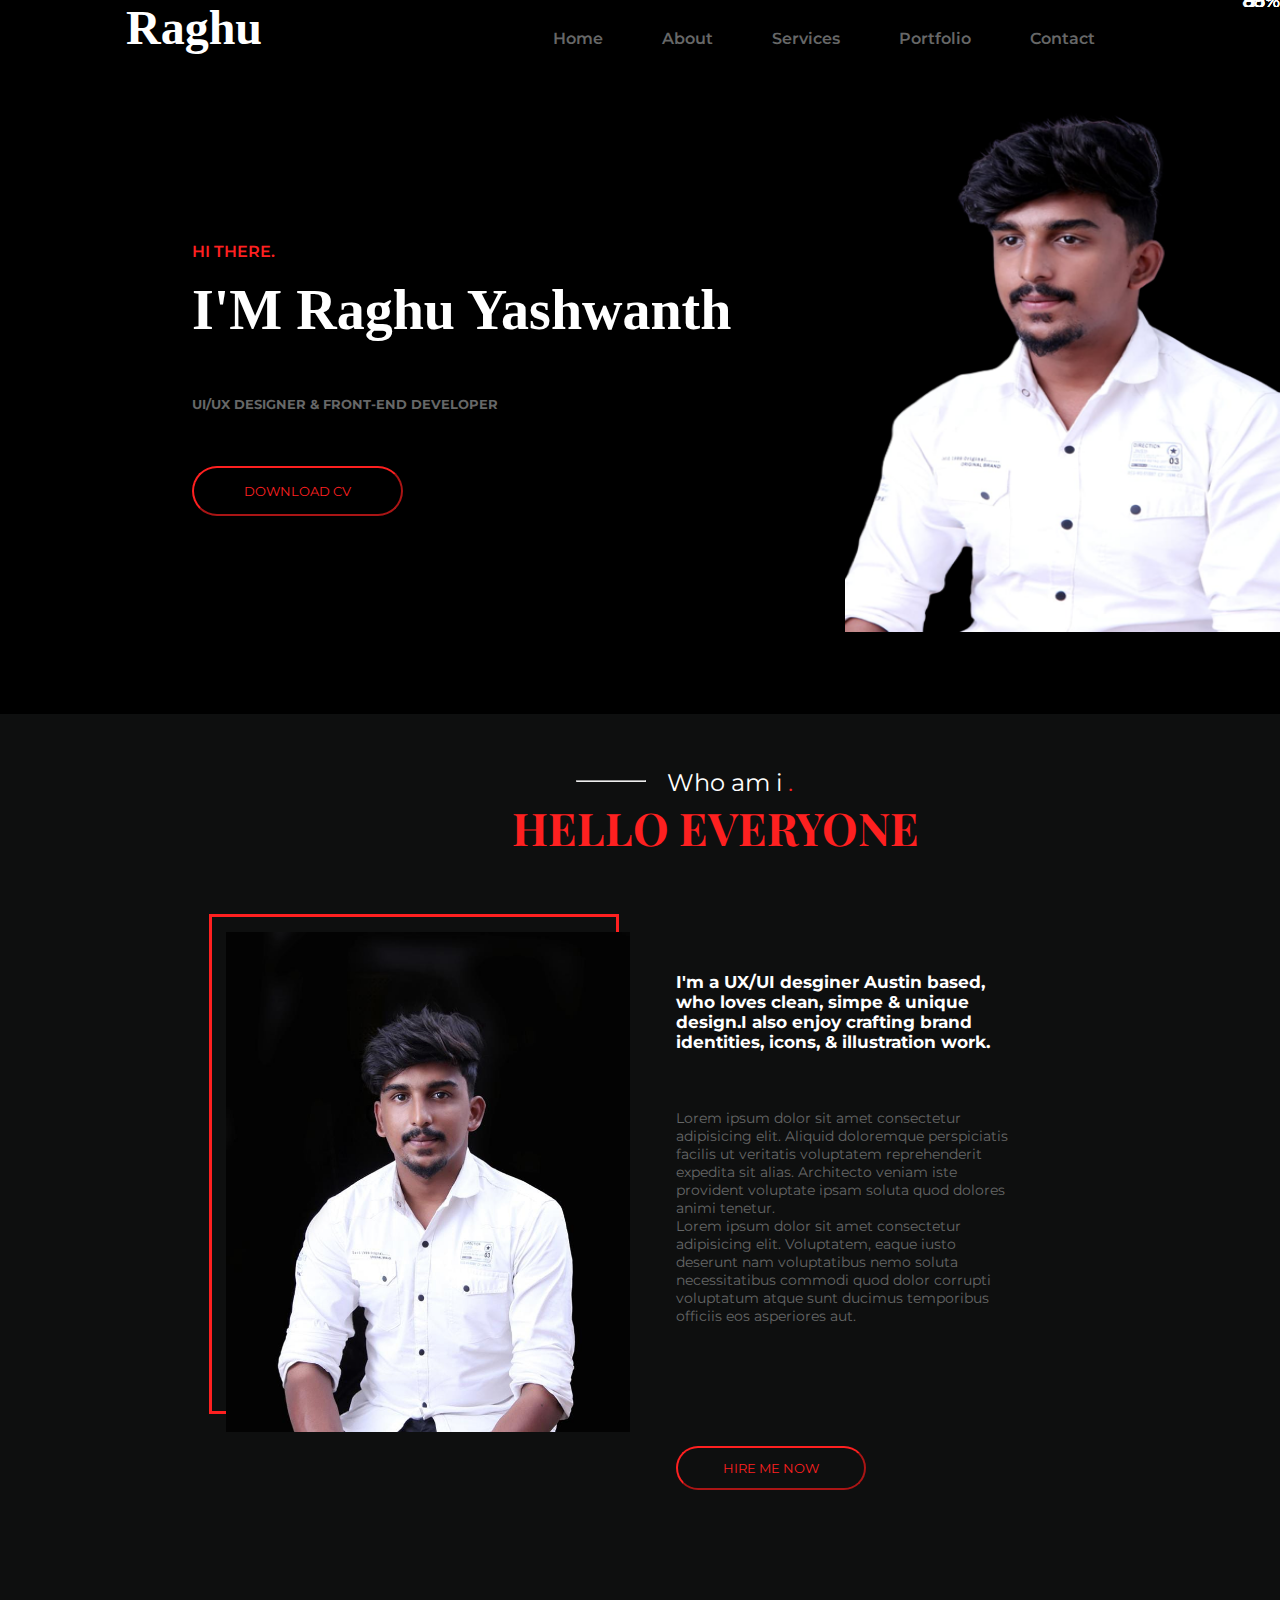
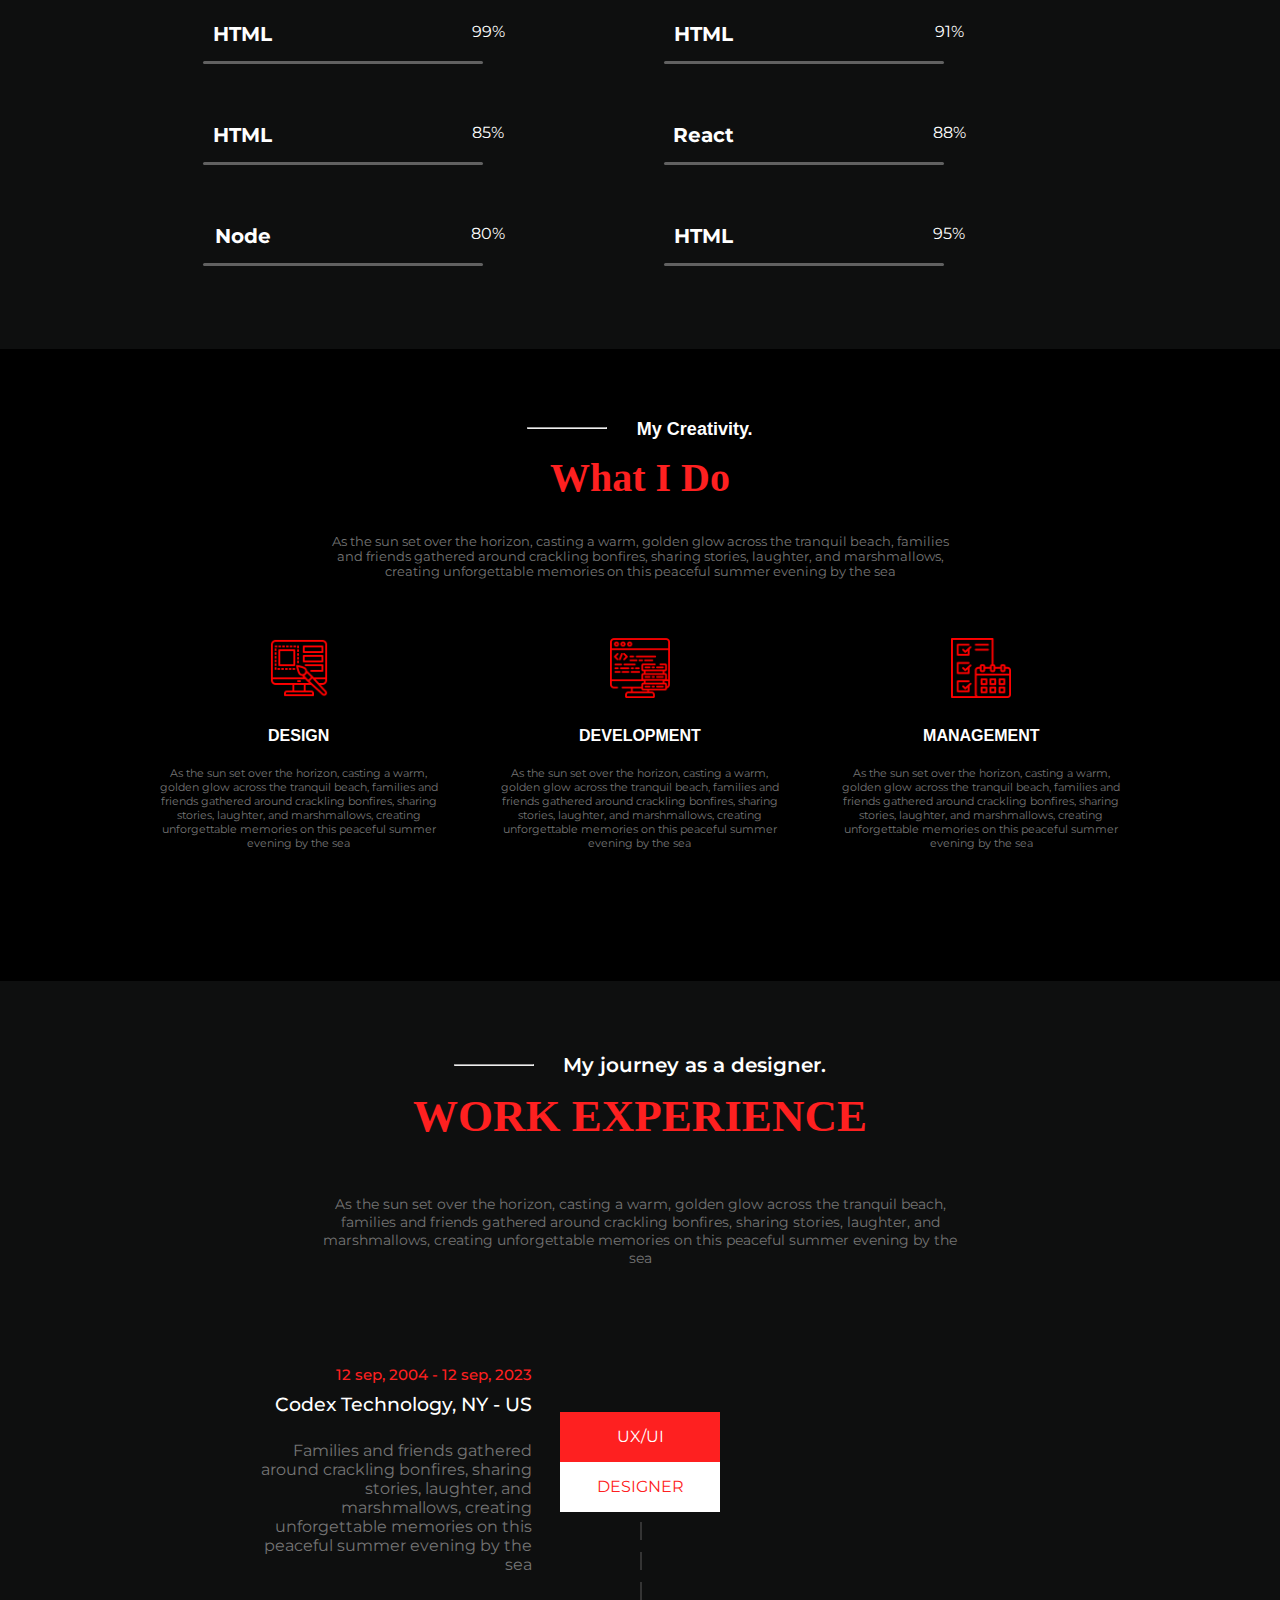
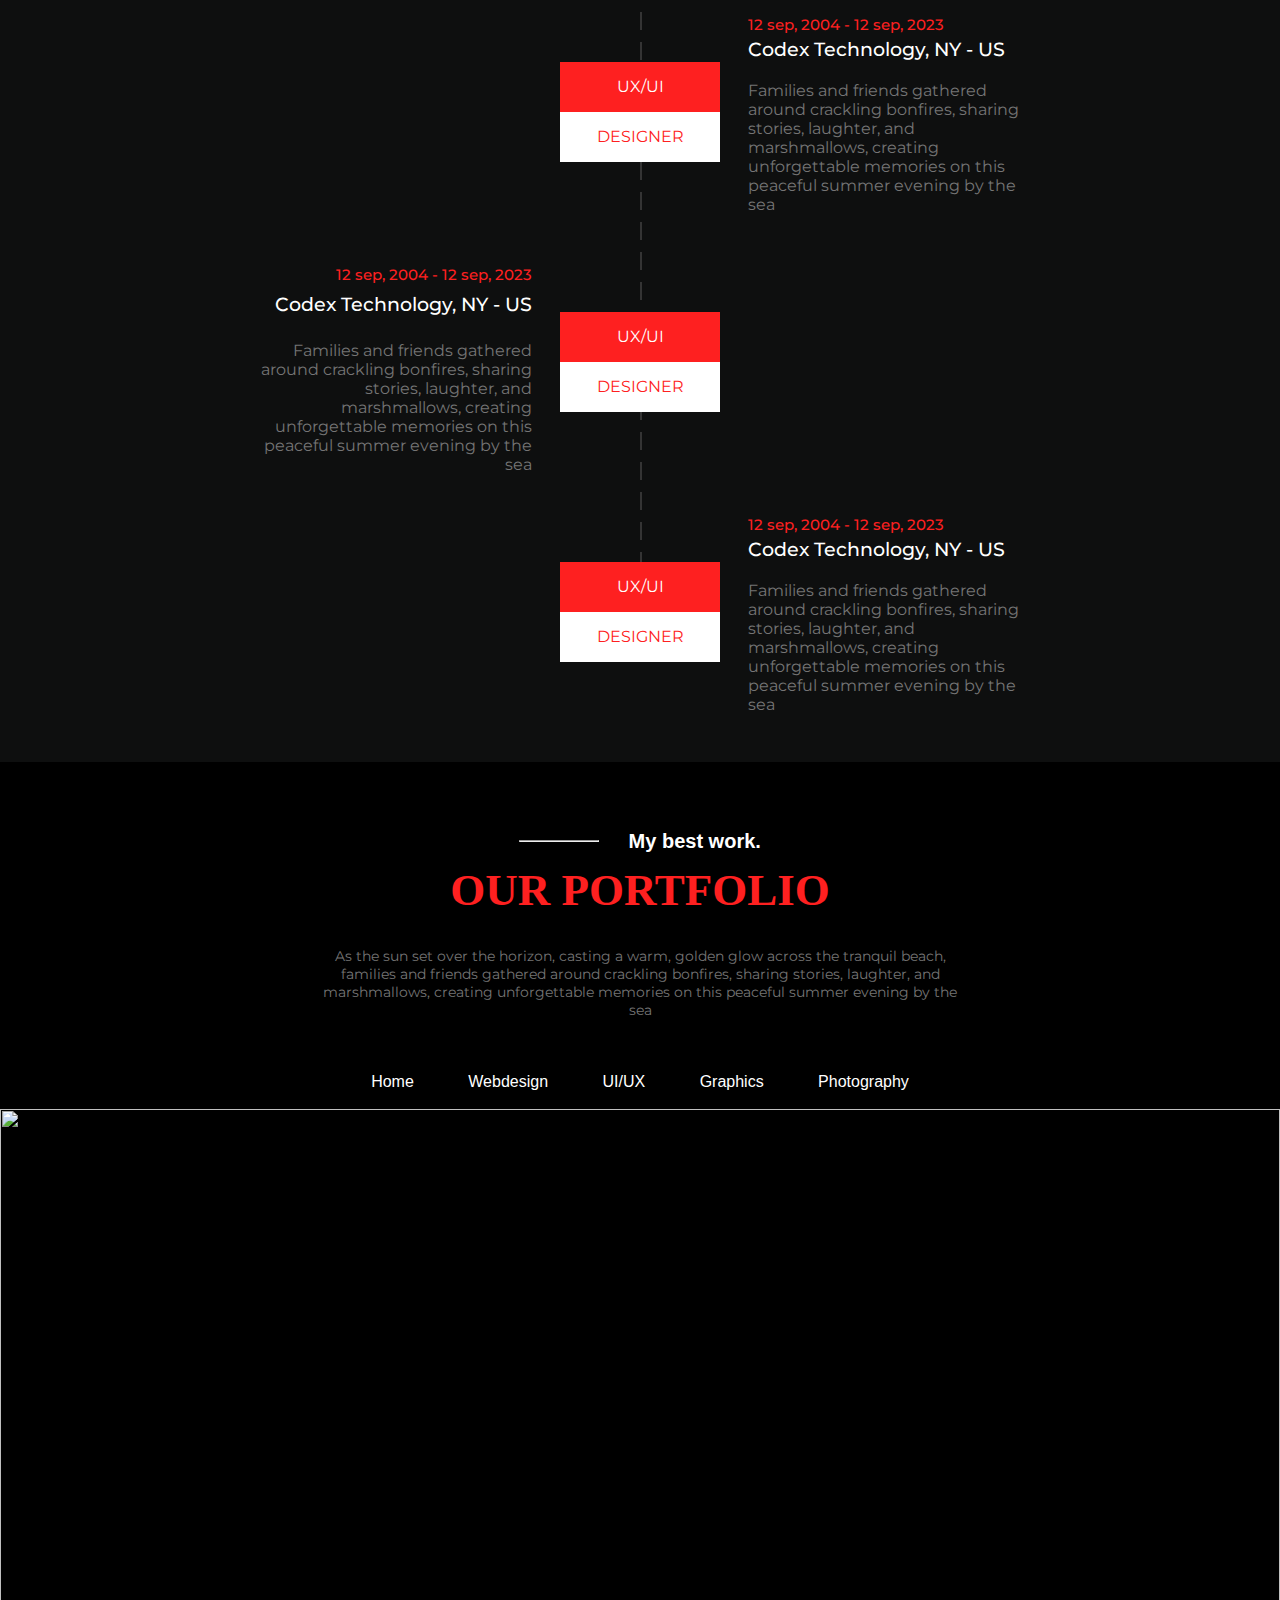
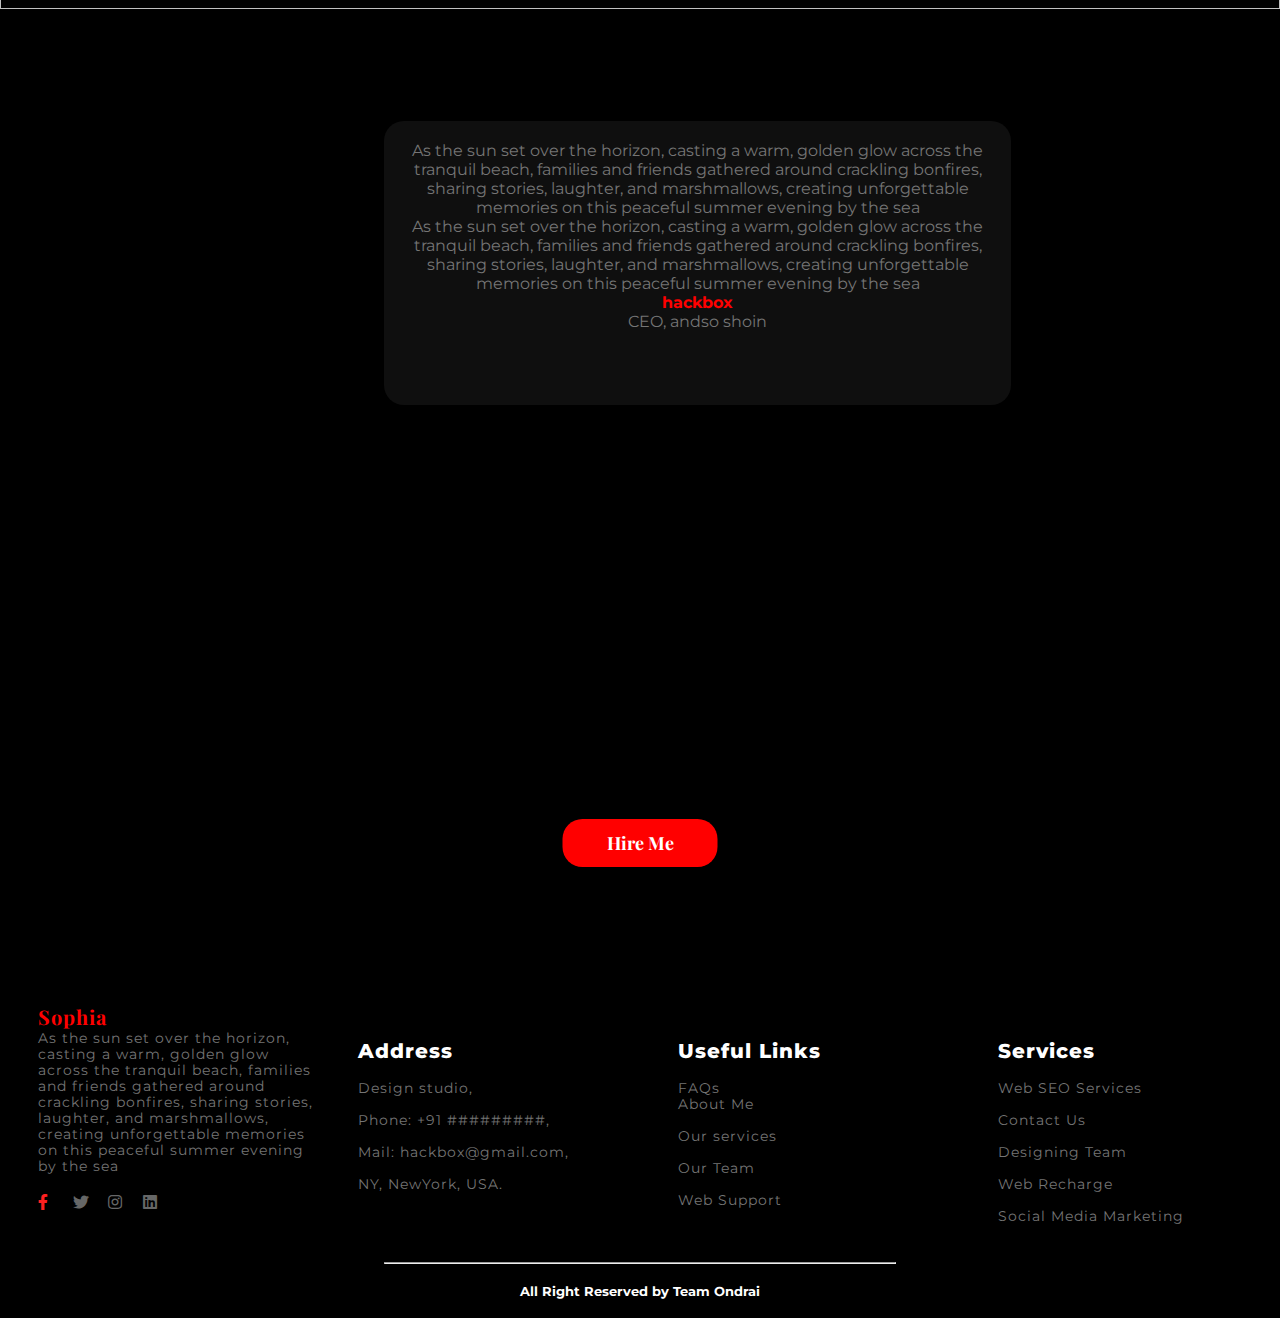
==== commit 14237ded: "Add files via upload" ====
--- a/final hackbox website/index.html
+++ b/final hackbox website/index.html
@@ -97,7 +97,7 @@
         <div class="allwho">
             <div class="leftwho">
                 <div class="square">
-                    <img class="secgirl animate" src="raguwhite3.png" loading="lazy" alt="girl" data-aos="fade-right">
+                    <img class="secgirl animate" src="WhatsApp Image 2023-09-07 at 6.30.18 PM.jpeg" loading="lazy" alt="girl" data-aos="fade-right">
                 </div>
             </div>
             <div class="rightwho" data-aos="fade-left">
@@ -105,6 +105,7 @@
                     I'm a UX/UI desginer Austin based, who loves clean, simpe & unique design.I also enjoy crafting
                     brand identities, icons, & illustration work.
                 </h6><br><br>
+                <br>
                 <p>
                     Lorem ipsum dolor sit amet consectetur adipisicing elit. Aliquid doloremque perspiciatis facilis
                     ut
--- a/final hackbox website/style.css
+++ b/final hackbox website/style.css
@@ -270,9 +270,10 @@
 
 .rightbody img {
     height: 100%;
-    width: 90%;
-    float: left;
-    margin-top: -10%;
+    width: 80%;
+    float: right;
+    margin-top: -15%;
+    bottom: 0;
 }
 
 .leftbody {
@@ -517,7 +518,6 @@
     font-weight: 600;
     font-size: 18px;
     line-height: 5px;
-    margin: 0;
 }
 
 .watIDo .top h1 {
@@ -1263,13 +1263,16 @@
 
     .rightbody img {
         float: left;
-        height: 35%;
-        width: 50%;
+        height: 55%;
+        width: auto;
+        border-radius: 200px;
+        background-color: #211042;
     }
 
     .iconsnav {
         position: relative;
         display: flex;
+        padding-bottom: 10px;
         float: left;
     }
 
@@ -1282,20 +1285,42 @@
     }
 
     .whoami h1 {
-        font-size: 170%;
+        font-size: 150%;
+        margin-left: 27% !important;
     }
 
     .whoami hr {
         width: 25%;
     }
 
+    .rightwho {
+        height: 100%;
+    }
+
+    .rightwho h6 {
+        font-size: small;
+        float: left;
+        margin-left: -190%;
+    }
+
+    .rightwho p {
+        font-size: small;
+        float: left;
+        margin-left: -190%;
+        text-align: left;
+    }
+
+    .rightwho button {
+        margin-left: -170%;
+    }
+
     .whoami .allwho {
-        display: block;
+        display: inline-block;
     }
 
     .leftwho .square {
         width: 300px;
-        height: 400px;
+        height: 360px;
     }
 
     .leftbody .secgirl {
@@ -1306,11 +1331,37 @@
     .rightbody {
         margin-left: 0;
     }
-    .rightwho h6{
+
+    #progress-bars {
+        display: none;
+    }
+
+    .watIDo {
         width: 100%;
     }
-    .rightwho p{
-        width: 100%;
-        margin-left: -15%;
-    }
+
+    .watIDo h1 {
+        margin-left: -8%;
+    }
+
+    .watIDo h4 {
+        margin-right: -14%;
+    }
+    .watIDo hr{
+        width: 45px !important;
+    }
+
+
+
+    .cont{
+        width: 100% !important;
+        padding: 10px !important;
+
+    }
+    .cont p{
+        text-align: center;
+    }
+
+
+
 }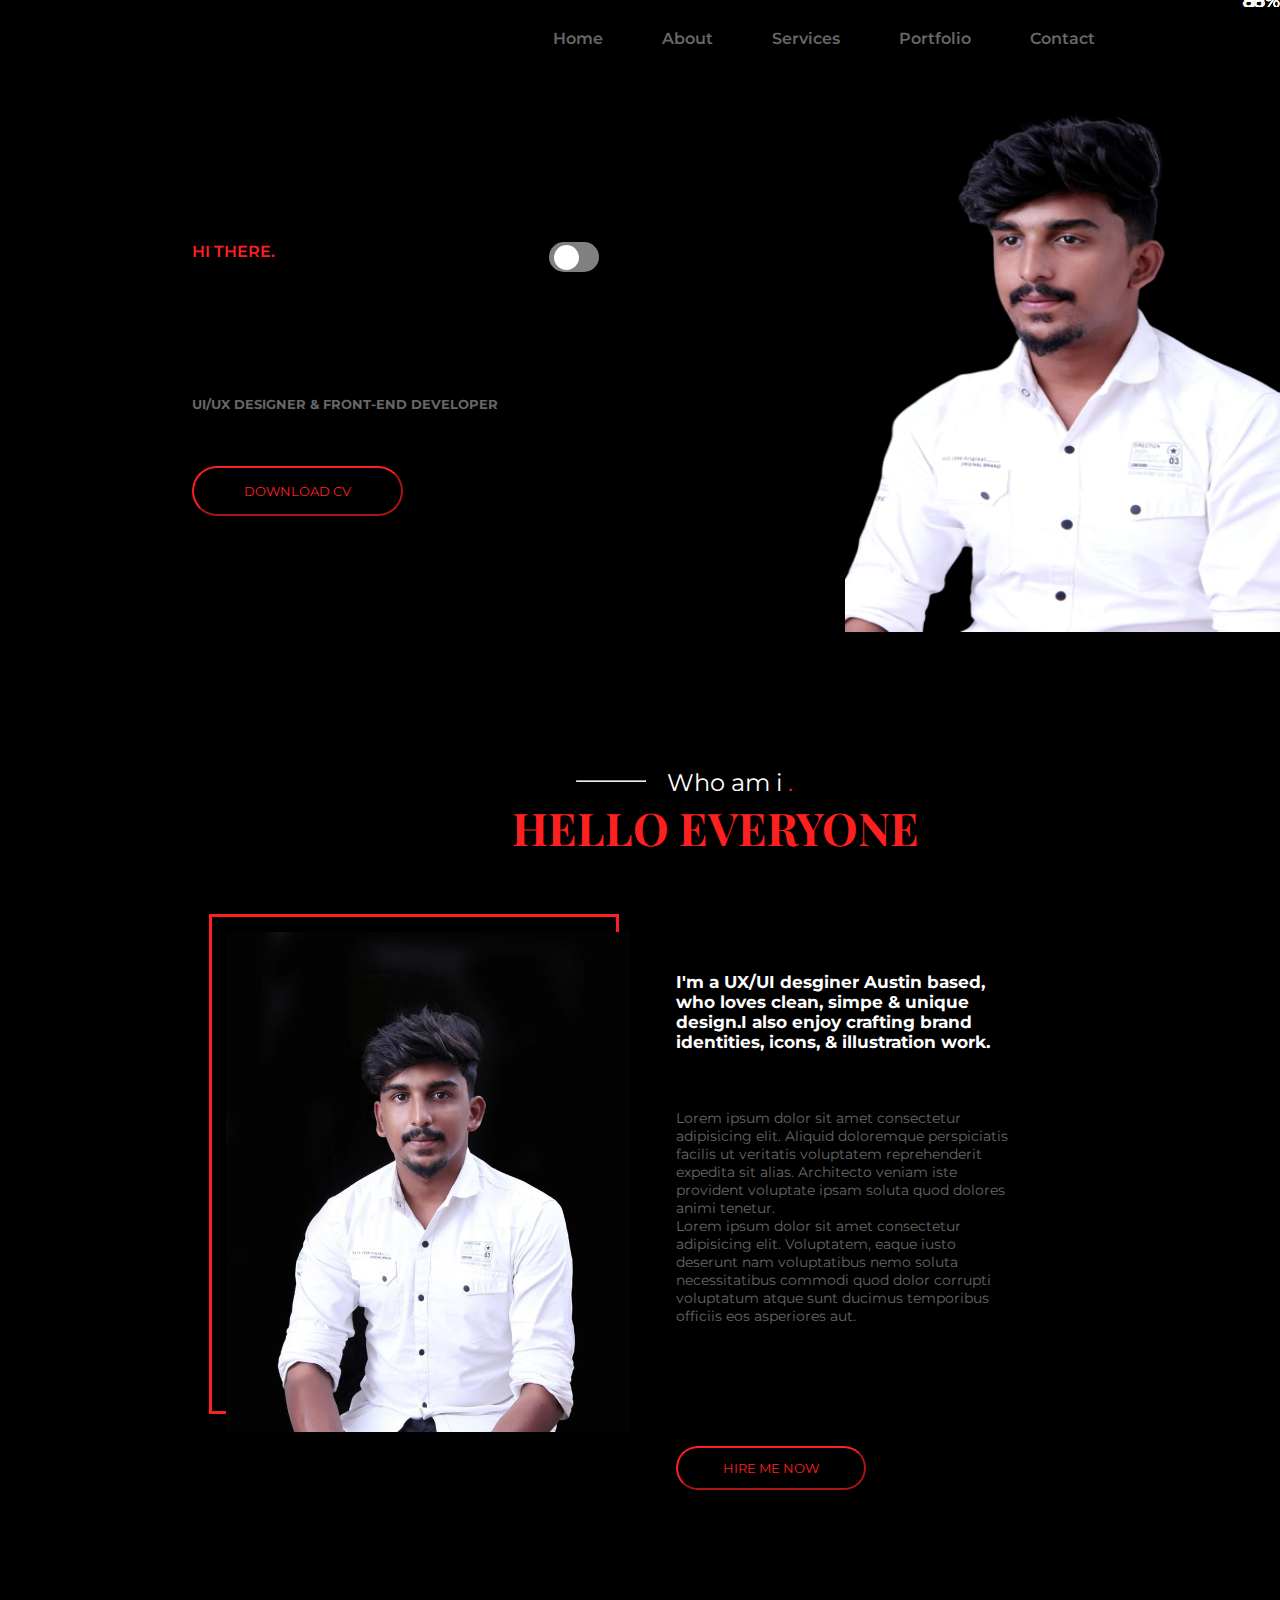
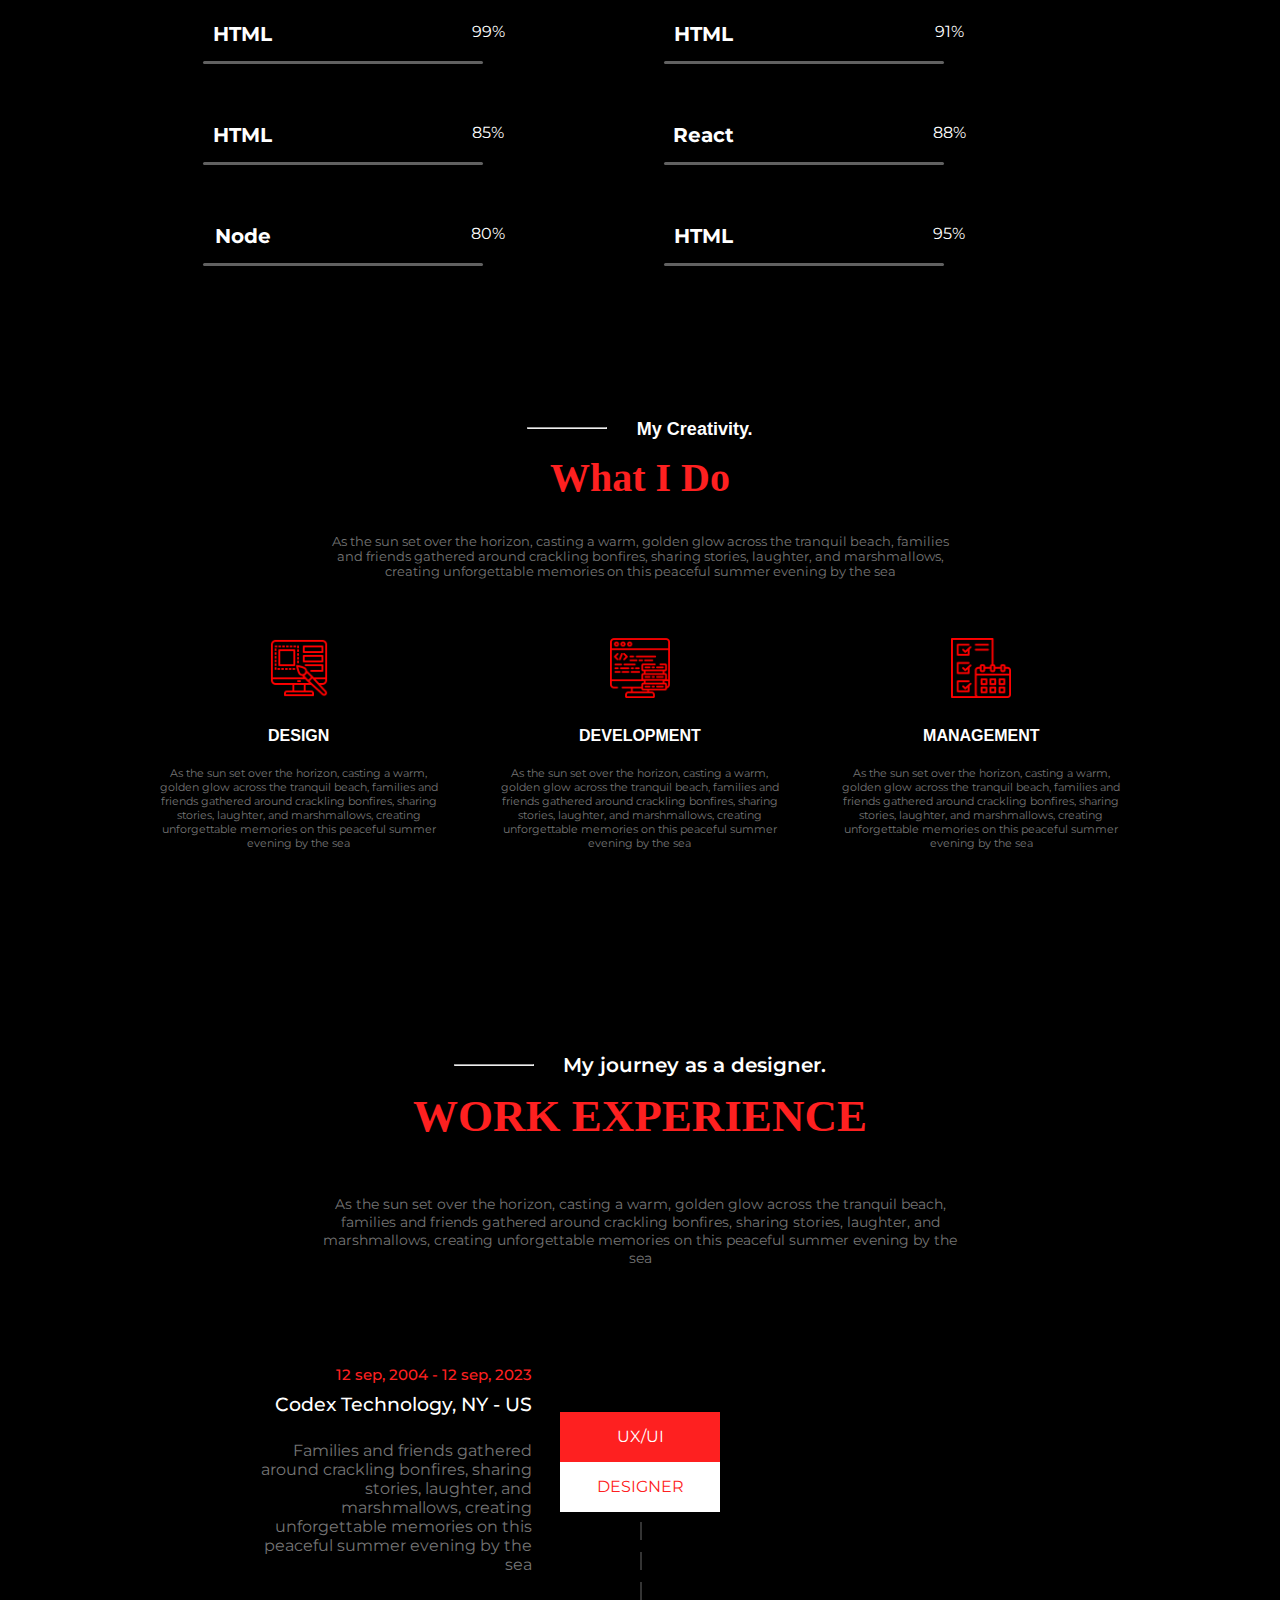
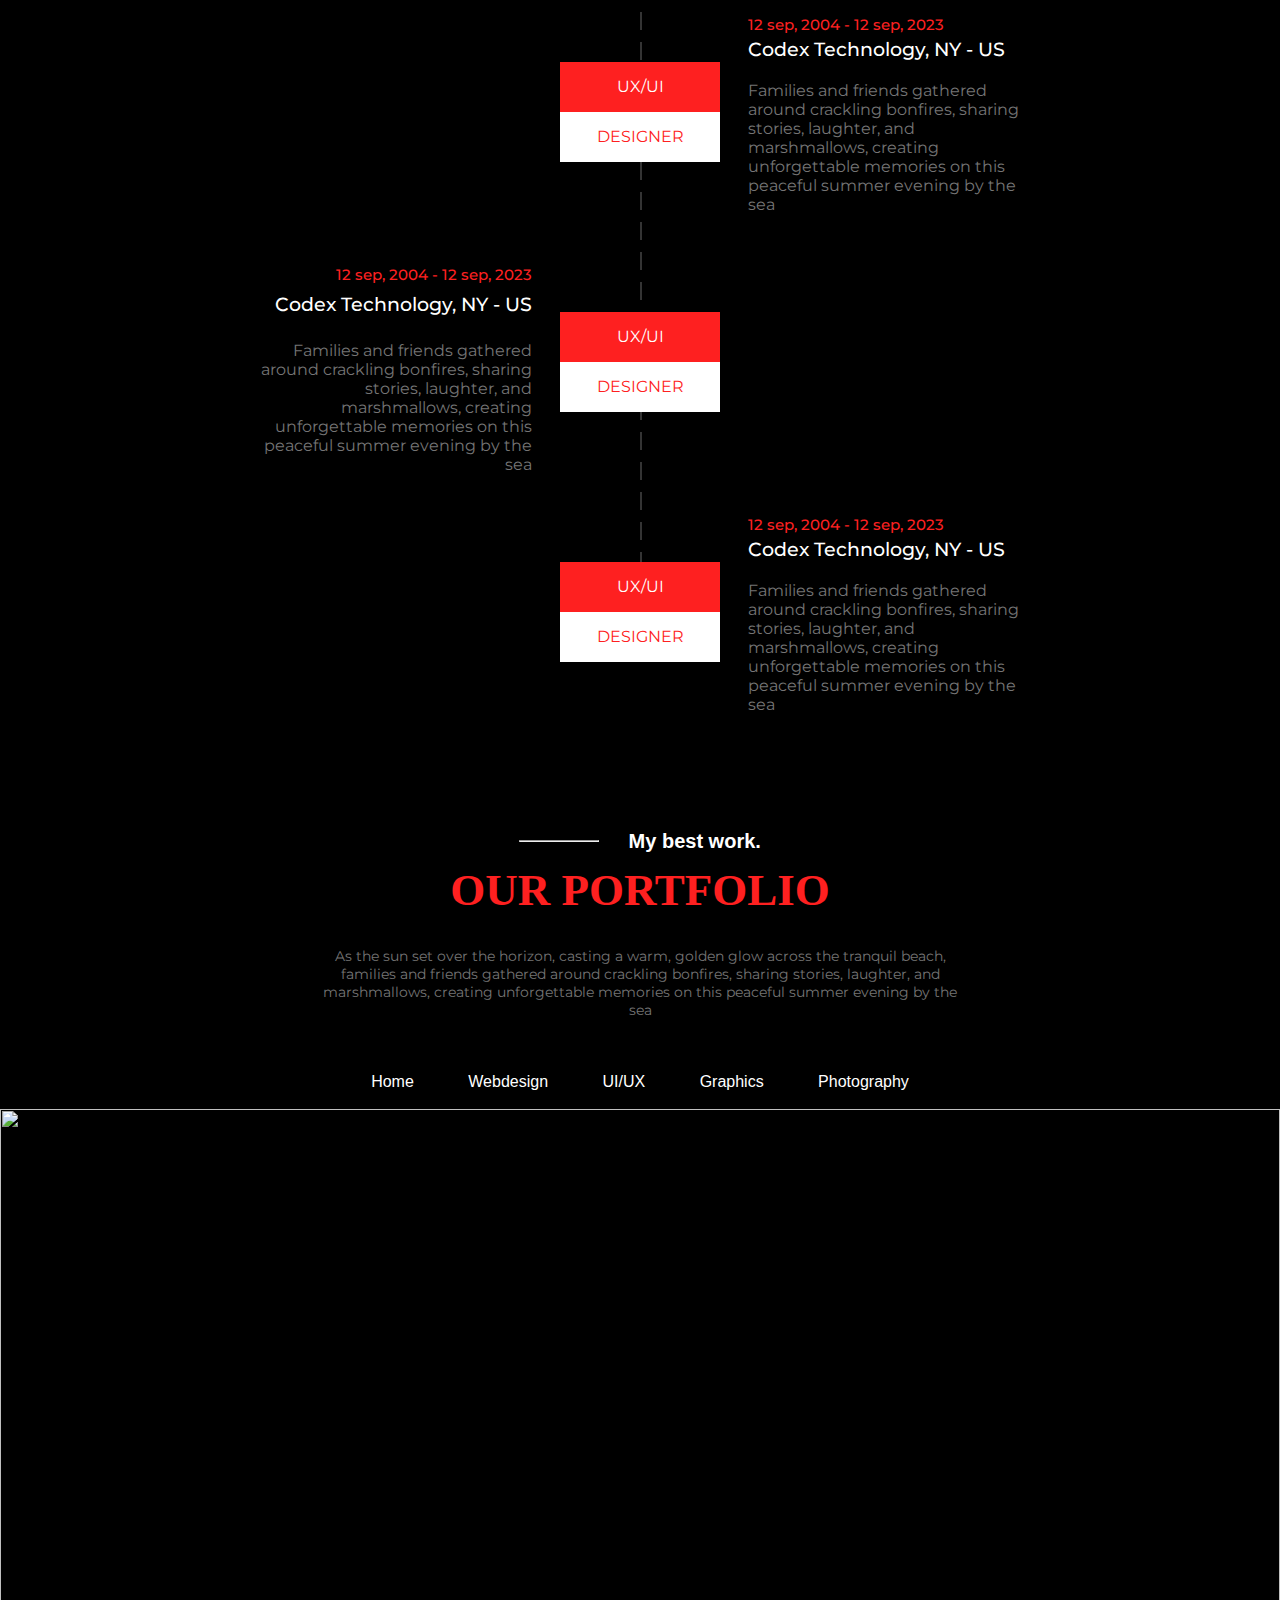
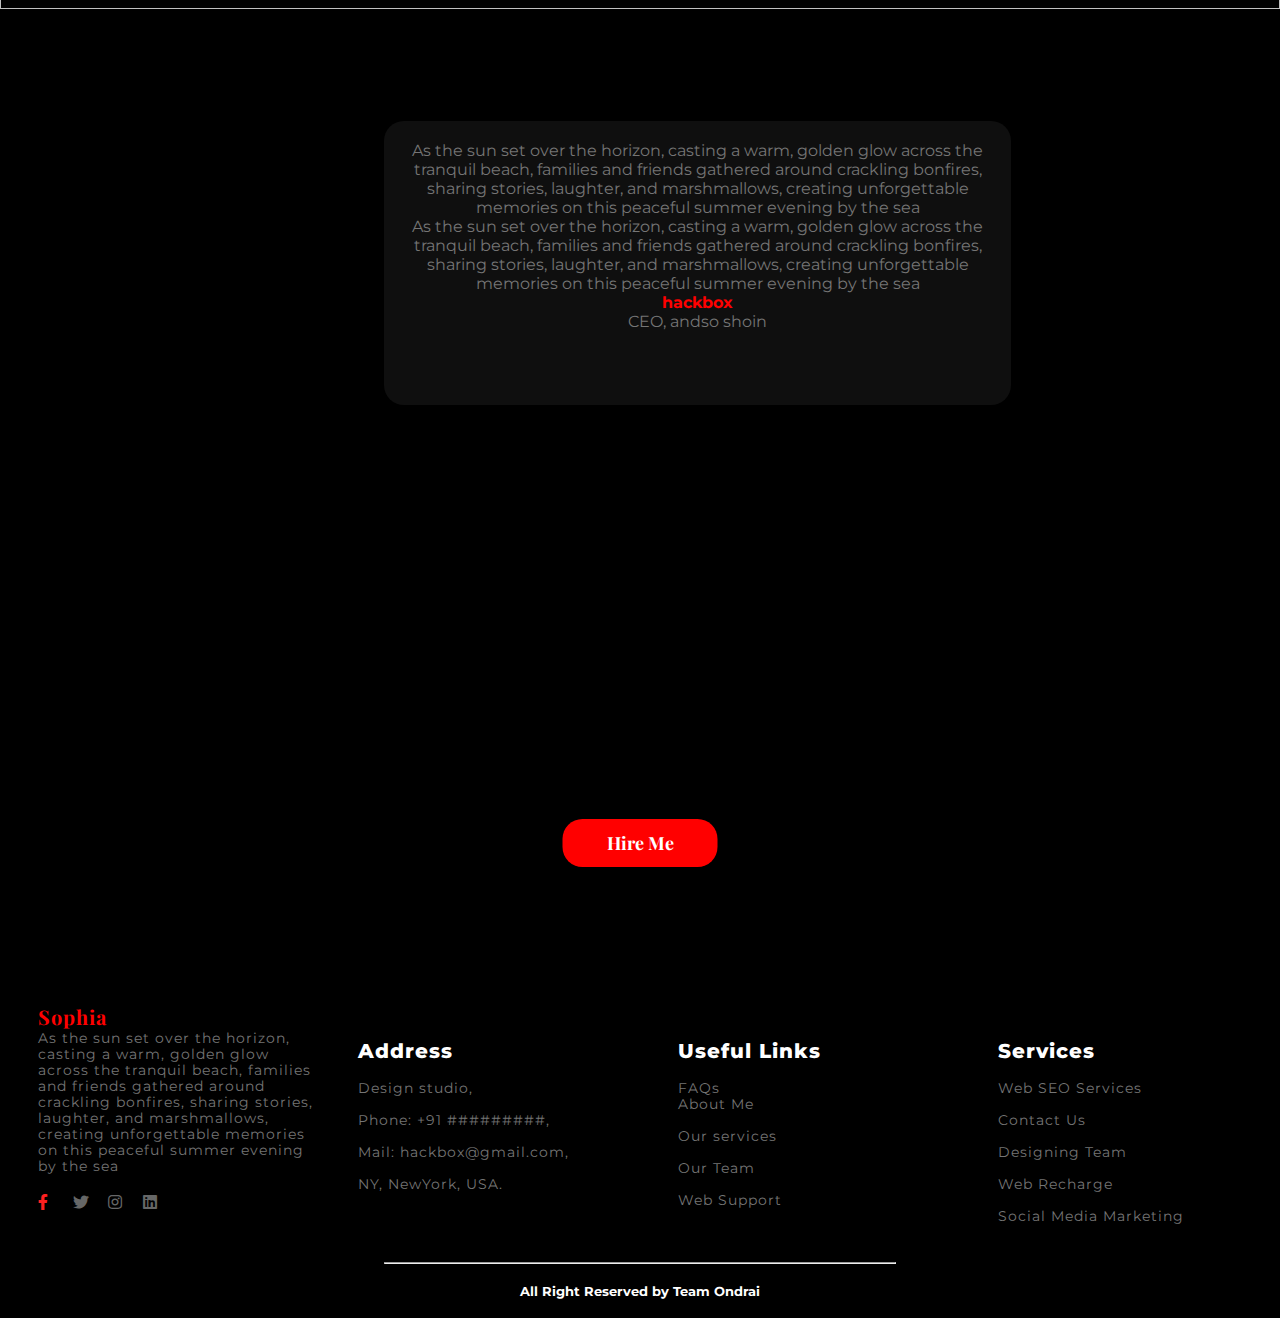
==== commit 6c3db96b: "Add files via upload" ====
--- a/final hackbox website/index.html
+++ b/final hackbox website/index.html
@@ -42,32 +42,11 @@
 
         <div class="body ">
 
-
             <div class="leftbody animate">
                 <div class="hitoggle">
-                    <h4 data-aos="fade-right">HI THERE.</h4><br><br>
-                    <!-- <div class="wrapper" id="toggleButton">
-                        <input type="checkbox" id="hide-checkbox">
-                        <label for="hide-checkbox" class="toggle">
-                            <span class="toggle-button">
-                                <span class="crater crater-1"></span>
-                                <span class="crater crater-2"></span>
-                                <span class="crater crater-3"></span>
-                                <span class="crater crater-4"></span>
-                                <span class="crater crater-5"></span>
-                                <span class="crater crater-6"></span>
-                                <span class="crater crater-7"></span>
-                            </span>
-                            <span class="star star-1"></span>
-                            <span class="star star-2"></span>
-                            <span class="star star-3"></span>
-                            <span class="star star-4"></span>
-                            <span class="star star-5"></span>
-                            <span class="star star-6"></span>
-                            <span class="star star-7"></span>
-                            <span class="star star-8"></span>
-                        </label>
-                    </div> -->
+                    <h4 data-aos="fade-right">HI THERE.</h4>
+                    <input type="checkbox" id="switch" /><label id="toggleButton" for="switch">Toggle</label>
+                    <br><br>
                 </div>
                 <h2 data-aos="fade-left">I'M Raghu Yashwanth</h2><br>
                 <section class="iconsnav">
@@ -97,7 +76,8 @@
         <div class="allwho">
             <div class="leftwho">
                 <div class="square">
-                    <img class="secgirl animate" src="WhatsApp Image 2023-09-07 at 6.30.18 PM.jpeg" loading="lazy" alt="girl" data-aos="fade-right">
+                    <img class="secgirl animate" src="WhatsApp Image 2023-09-07 at 6.30.18 PM.jpeg" loading="lazy"
+                        alt="girl" data-aos="fade-right">
                 </div>
             </div>
             <div class="rightwho" data-aos="fade-left">
@@ -214,7 +194,7 @@
 
     <!-- What I Do Page -->
 
-    <div class="watIDo" id="services">
+    <div class="watIDo dark-mode" id="services">
         <br><br><br><br>
         <div class="top">
             <hr data-aos="fade-left">
--- a/final hackbox website/style.css
+++ b/final hackbox website/style.css
@@ -54,8 +54,6 @@
 
 main {
     width: 100%;
-    background-color: black;
-    color: rgb(255, 255, 255);
     overflow-x: hidden;
 }
 
@@ -184,7 +182,6 @@
 
 .navbars {
     overflow: hidden;
-    background-color: #000000;
     /* position: fixed; */
     top: 0;
     height: fit-content;
@@ -254,10 +251,12 @@
     justify-content: space-evenly;
 }
 
-.dark-mode {
-    background-color: #000000;
-    color: #ffffff;
-}
+
+.dark-mode.dark-mode {
+    background-color: transparent;
+    color: #000000;
+}
+
 
 /* body  */
 .body {
@@ -318,7 +317,7 @@
 /* who am i  */
 
 .whoami {
-    background-color: #0e0f0f;
+    background-color: #fefefe;
 }
 
 .line {
@@ -483,7 +482,6 @@
     display: block;
     width: 100%;
     height: max-content;
-    background-color: #000000;
     font-family: 'Segoe UI', Tahoma, Geneva, Verdana, sans-serif;
 }
 
@@ -719,7 +717,6 @@
     display: block;
     width: 100%;
     height: max-content;
-    background-color: var(--dbgCol);
     font-family: 'Segoe UI', Tahoma, Geneva, Verdana, sans-serif;
 }
 
@@ -916,291 +913,53 @@
 }
 
 
-
-
-
-.wrapper {
-    position: absolute;
-    top: 50%;
-    left: 40%;
-    transform: translate(-50%, -50%);
-}
-
-#hide-checkbox {
-    opacity: 0;
+input[type=checkbox] {
     height: 0;
     width: 0;
-}
-
-.toggle {
+    visibility: hidden;
+}
+
+label {
+    cursor: pointer;
+    text-indent: -9999px;
+    width: 50px;
+    height: 30px;
+    background: grey;
+    display: block;
+    border-radius: 100px;
     position: relative;
-    cursor: pointer;
-    display: inline-block;
-    width: 60px;
-    height: 30px;
-    background: #211042;
-    border-radius: 50px;
-    transition: 500ms;
-    overflow: hidden;
-}
-
-.toggle-button {
+}
+
+label:after {
+    content: '';
     position: absolute;
-    display: inline-block;
-    top: 4px;
-    left: 6px;
-    width: 20px;
-    height: 22px;
-    border-radius: 50%;
-    background: #FAEAF1;
-    overflow: hidden;
-    box-shadow: 0 0 35px 4px rgba(255, 255, 255);
-    transition: all 500ms ease-out;
-}
-
-.crater {
-    position: absolute;
-    display: inline-block;
-    background: #FAEAF1;
-    border-radius: 50%;
-    transition: 500ms;
-}
-
-.crater-1 {
-    background: #FFFFF9;
-    width: 12px;
-    height: 15px;
-    left: 10px;
-    bottom: 5px;
-}
-
-.crater-2 {
+    top: 3px;
+    left: 5px;
+    width: 25px;
+    height: 25px;
+    background: #fff;
+    border-radius: 90px;
+    transition: 0.3s;
+}
+
+input:checked+label {
+    background: #bada55;
+}
+
+input:checked+label:after {
+    left: calc(100% - 5px);
+    transform: translateX(-100%);
+}
+
+label:active:after {
     width: 10px;
-    height: 13px;
-    top: -3px;
-    left: 30px;
-}
-
-.crater-3 {
-    width: 3px;
-    height: 7px;
-    top: 10px;
-    right: -2px;
-}
-
-/* Other crater elements can be similarly adjusted */
-
-.star {
-    position: absolute;
-    display: inline-block;
-    border-radius: 50%;
-    background: #FFF;
-    box-shadow: 1px 0 2px 2px rgba(255, 255, 255);
-}
-
-.star-1 {
-    width: 6px;
-    height: 6px;
-    right: 50px;
-    bottom: 15px;
-}
-
-
-.star-2 {
-    width: 8px;
-    height: 8px;
-    right: 70px;
-    top: 10px;
-}
-
-.star-3 {
-    width: 5px;
-    height: 5px;
-    right: 4px;
-    bottom: 2px;
-}
-
-.star-4 {
-    width: 3px;
-    height: 3px;
-    right: 3px;
-    bottom: 1px;
-}
-
-.star-5 {
-    width: 4px;
-    height: 4px;
-    right: 10px;
-    bottom: 35px;
-}
-
-.star-6,
-.star-7,
-.star-8 {
-    width: 10px;
-    height: 2px;
-    border-radius: 2px;
-    transform: rotate(-45deg);
-    box-shadow: 5px 0px 4px 1px #FFF;
-    animation-name: travel;
-    animation-duration: 1.5s;
-    animation-timing-function: ease-out;
-    animation-iteration-count: infinite;
-}
-
-.star-6 {
-    right: 30px;
-    bottom: 30px;
-    animation-delay: -2s;
-}
-
-.star-7 {
-    right: 50px;
-    bottom: 60px;
-}
-
-.star-8 {
-    right: 90px;
-    top: 10px;
-    animation-delay: -4s;
-}
-
-/* Rest of your CSS remains unchanged */
-
-@keyframes travel {
-    0% {
-        transform: rotate(-45deg) translateX(70px);
-    }
-
-    50% {
-        transform: rotate(-45deg) translateX(-20px);
-        box-shadow: 5px 0px 6px 1px #FFF;
-    }
-
-    100% {
-        transform: rotate(-45deg) translateX(-30px);
-        width: 2px;
-        height: 2px;
-        opacity: 0;
-        box-shadow: none;
-    }
-}
-
-#hide-checkbox:checked+.toggle {
-    background: #24D7F7;
-}
-
-#hide-checkbox:checked+.toggle .toggle-button {
-    background: #F7FFFF;
-    transform: translateX(32px);
-    /* Move the button out of the 60px width */
-    box-shadow: 0 0 35px 5px rgba(255, 255, 255);
-}
-
-#hide-checkbox:checked+.toggle .toggle-button .crater {
-    transform: rotate(-45deg) translateX(70px);
-}
-
-#hide-checkbox:checked+.toggle .star {
-    animation:
-        move 2s infinite;
-    transform: none;
-    box-shadow: none;
-}
-
-#hide-checkbox:checked+.toggle .star-1 {
-    width: 40px;
-    height: 10px;
-    border-radius: 10px;
-    background: #FFF;
-    left: 20px;
-    top: 25px;
-    box-shadow: none;
-}
-
-#hide-checkbox:checked+.toggle .star-2 {
-    width: 12px;
-    height: 12px;
-    background: #FFF;
-    left: 26px;
-    top: 23px;
-    box-shadow: -1px 0 2px 0 rgba(0, 0, 0, 0.1);
-}
-
-#hide-checkbox:checked+.toggle .star-3 {
-    width: 16px;
-    height: 16px;
-    background: #FFF;
-    left: 35px;
-    top: 19px;
-    box-shadow: -1px 0 2px 0 rgba(0, 0, 0, 0.1);
-}
-
-#hide-checkbox:checked+.toggle .star-4 {
-    width: 14px;
-    height: 14px;
-    background: #FFF;
-    left: 46px;
-    top: 21px;
-    box-shadow: -1px 0 2px 0 rgba(0, 0, 0, 0.1);
-}
-
-#hide-checkbox:checked+.toggle .star-5 {
-    width: 60px;
-    height: 15px;
-    border-radius: 15px;
-    background: #FFF;
-    left: 30px;
-    bottom: 20px;
-    box-shadow: none;
-}
-
-#hide-checkbox:checked+.toggle .star-6 {
-    width: 18px;
-    height: 18px;
-    background: #FFF;
-    border-radius: 50%;
-    left: 38px;
-    bottom: 20px;
-    box-shadow: -1px 0 2px 0 rgba(0, 0, 0, 0.1);
-}
-
-#hide-checkbox:checked+.toggle .star-7 {
-    width: 24px;
-    height: 24px;
-    background: #FFF;
-    border-radius: 50%;
-    left: 52px;
-    bottom: 20px;
-    box-shadow: -1px 0 2px 0 rgba(0, 0, 0, 0.1);
-}
-
-#hide-checkbox:checked+.toggle .star-8 {
-    width: 21px;
-    height: 21px;
-    background: #FFF;
-    border-radius: 50%;
-    left: 70px;
-    top: 59px;
-    box-shadow: -1px 0 2px 0 rgba(0, 0, 0, 0.1);
-}
-
-@keyframes move {
-    0% {
-        transform: none;
-    }
-
-    25% {
-        transform: translateX(10px);
-    }
-
-    100% {
-        transform: translateX(-10px);
-    }
-}
+}
+
+
 
 .hitoggle {
     display: flex;
+    justify-content: space-between;
 }
 
 
@@ -1263,10 +1022,7 @@
 
     .rightbody img {
         float: left;
-        height: 55%;
         width: auto;
-        border-radius: 200px;
-        background-color: #211042;
     }
 
     .iconsnav {
@@ -1347,18 +1103,20 @@
     .watIDo h4 {
         margin-right: -14%;
     }
-    .watIDo hr{
+
+    .watIDo hr {
         width: 45px !important;
     }
 
 
 
-    .cont{
+    .cont {
         width: 100% !important;
         padding: 10px !important;
 
     }
-    .cont p{
+
+    .cont p {
         text-align: center;
     }
 
--- a/final hackbox website/stylesheet2.css
+++ b/final hackbox website/stylesheet2.css
@@ -142,7 +142,6 @@
     width: 100%;
     padding-left: 0%;
     height: max-content;
-    background-color: rgb(0, 0, 0);
     font-family: 'Montserrat', sans-serif;
 }
 
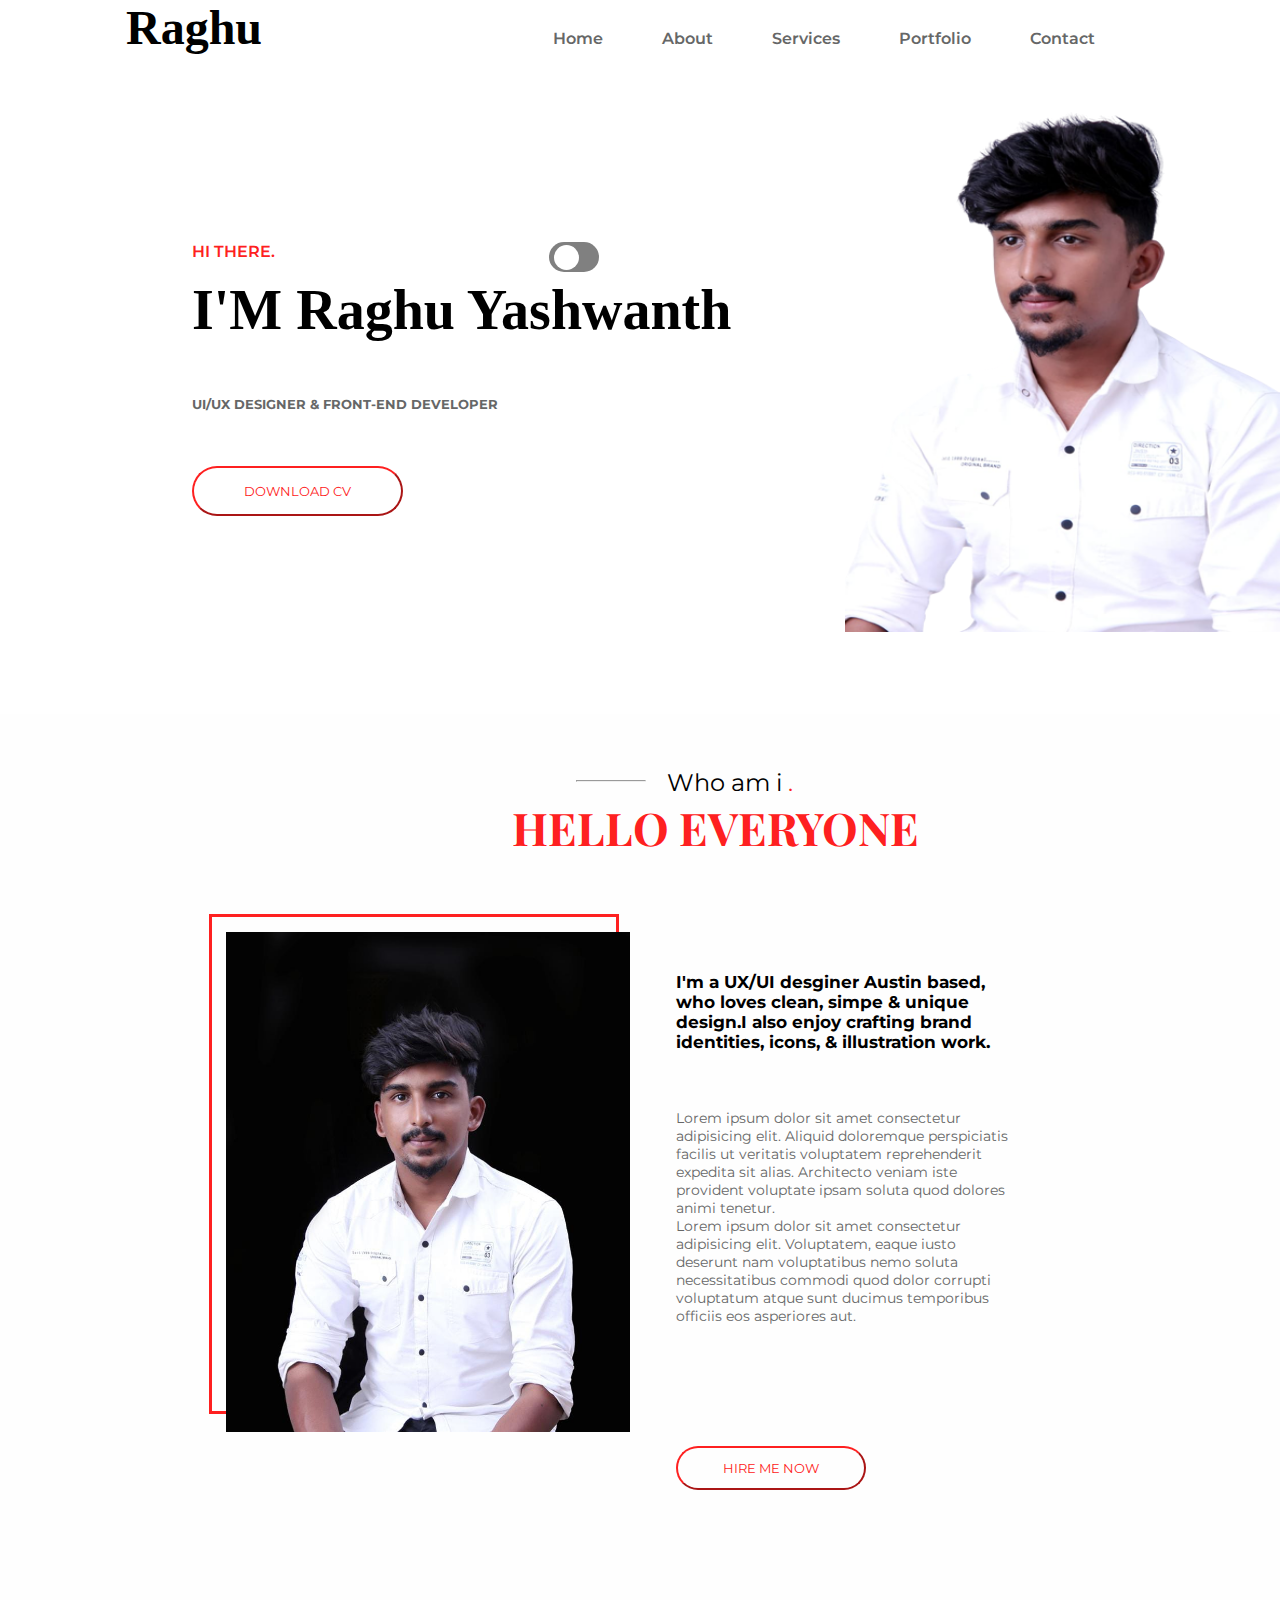
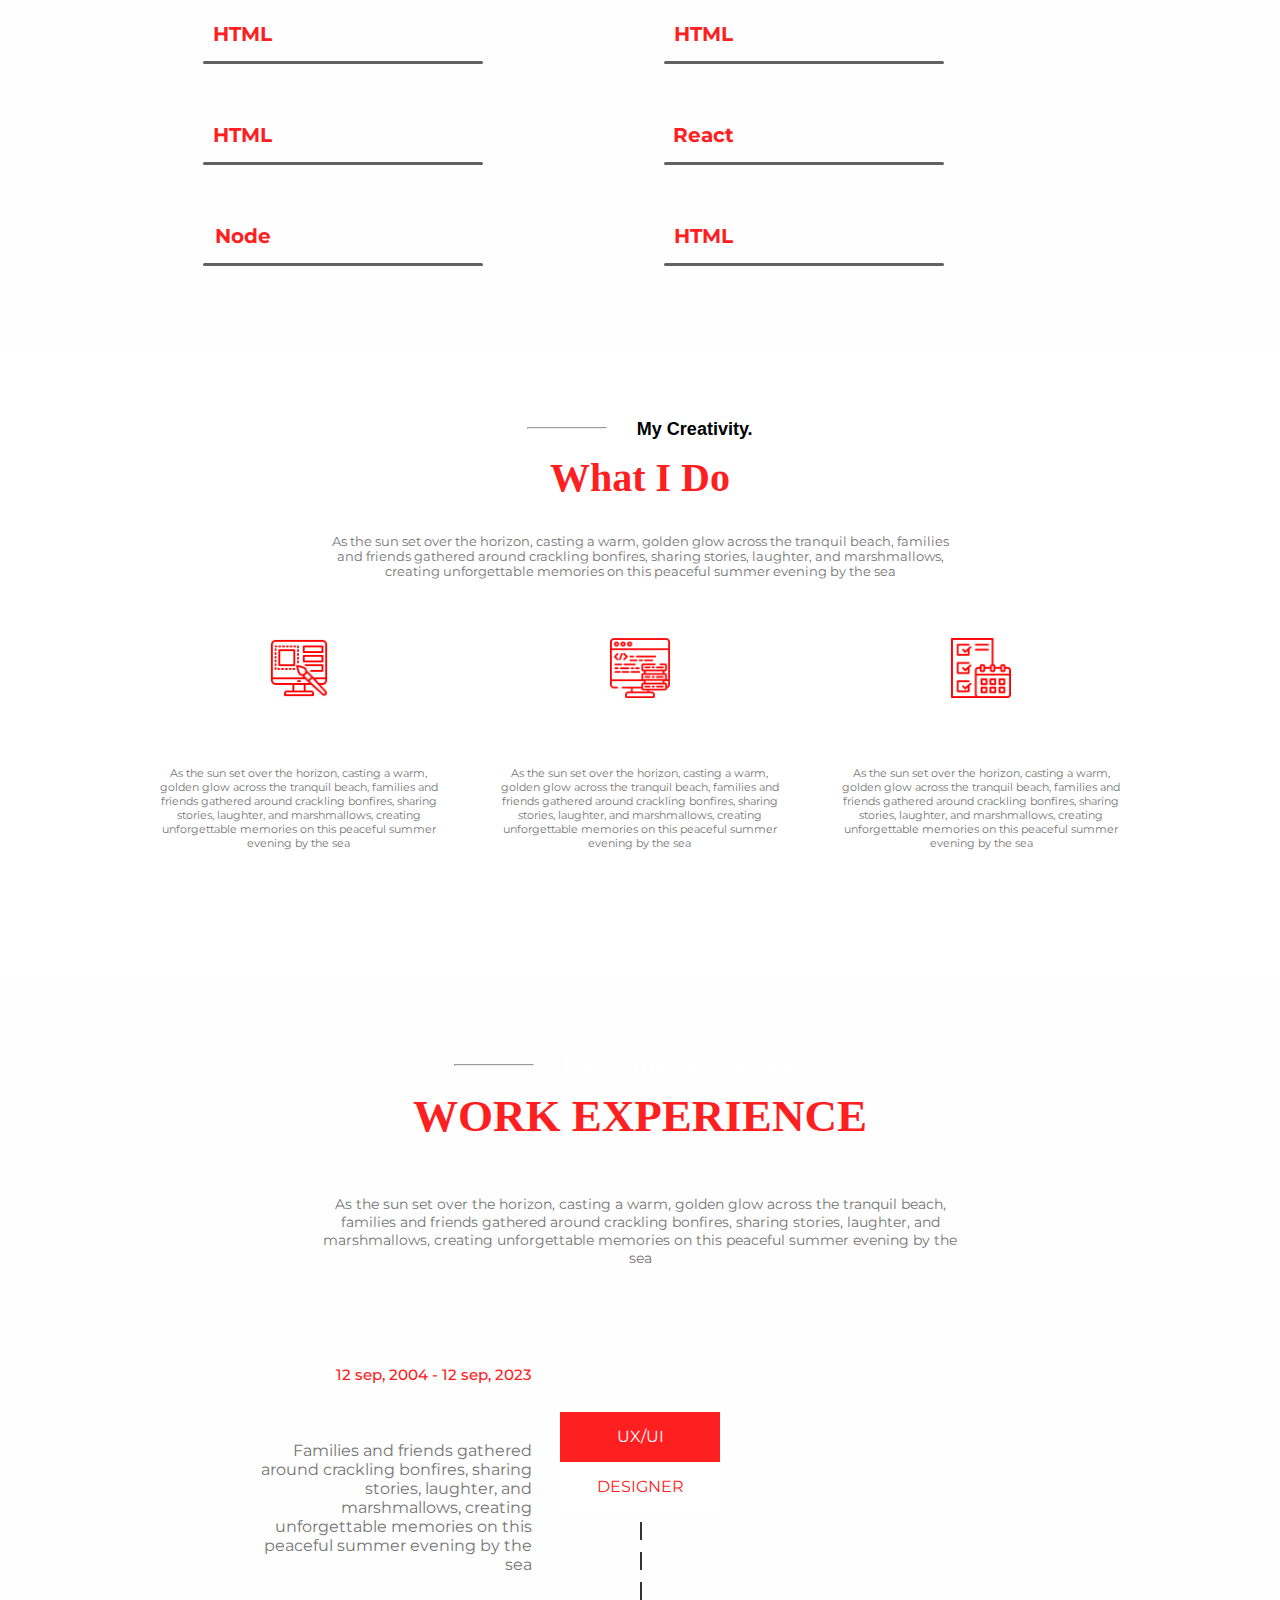
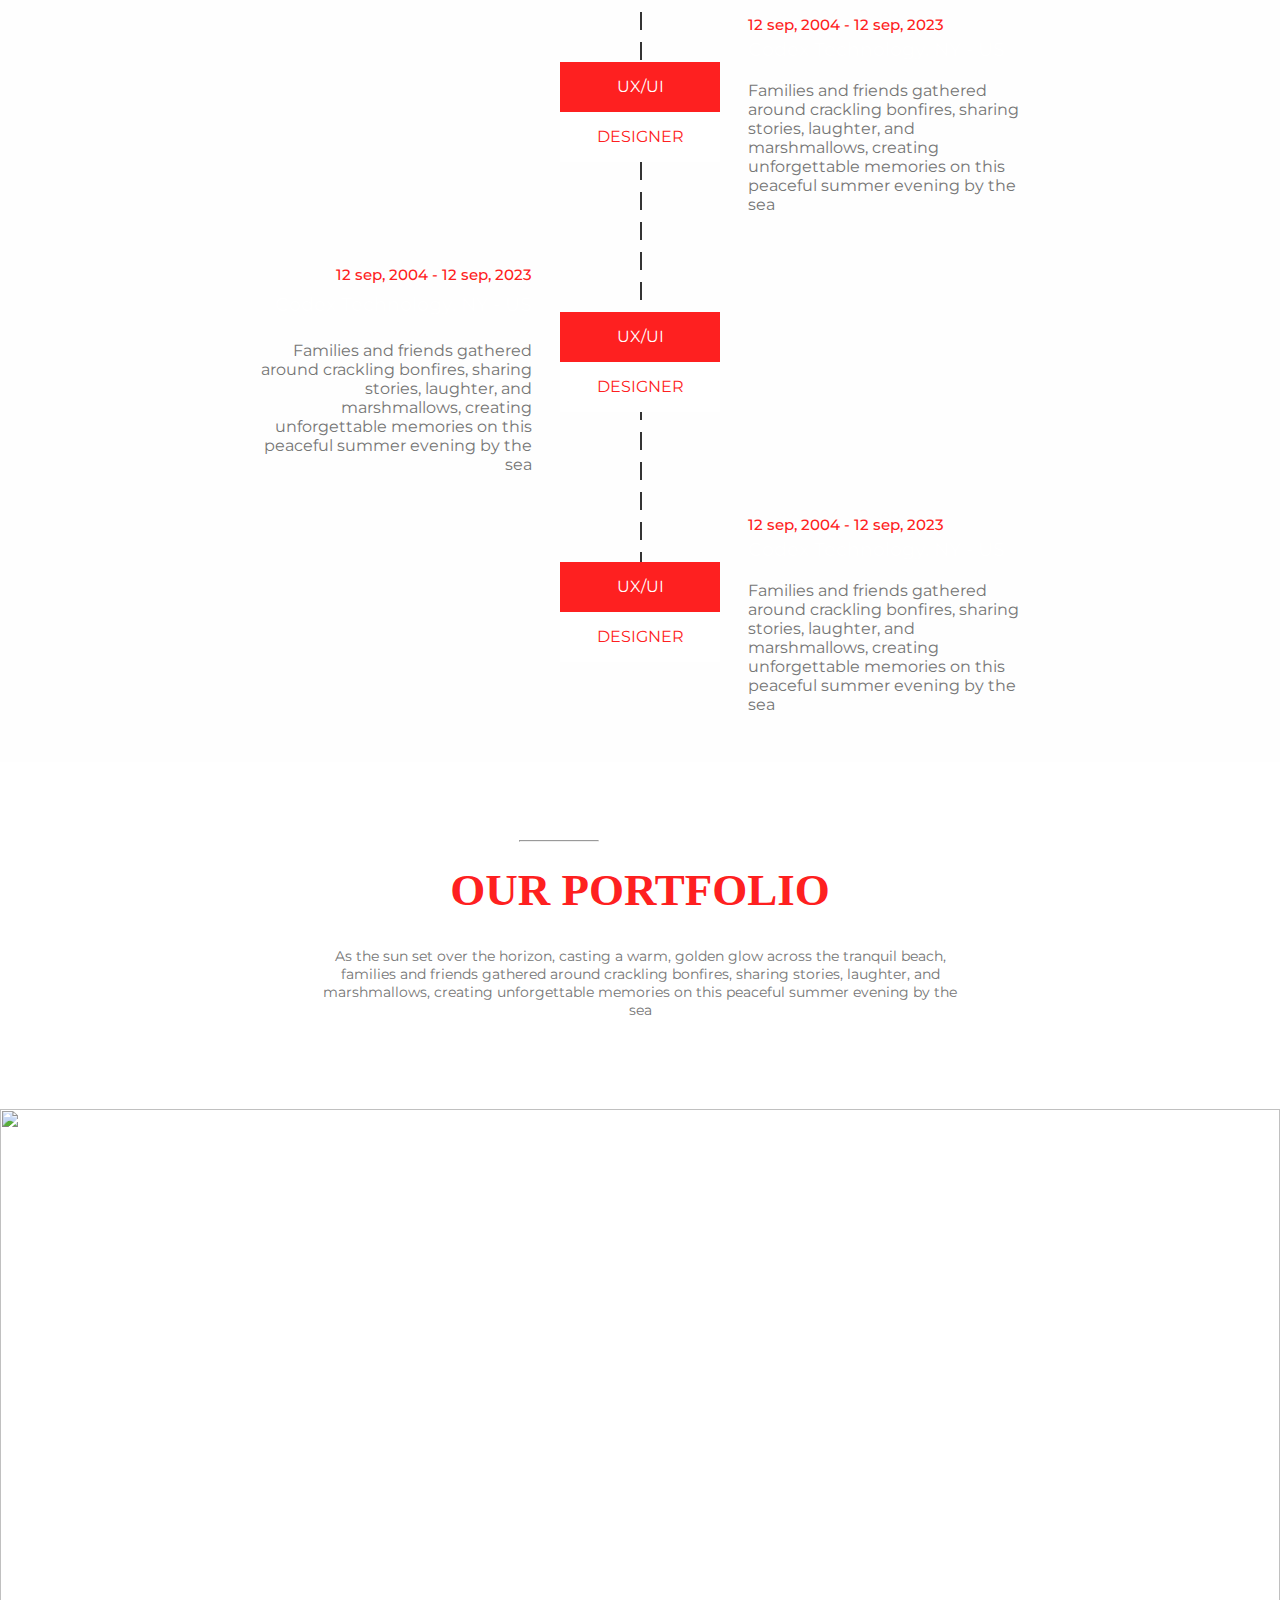
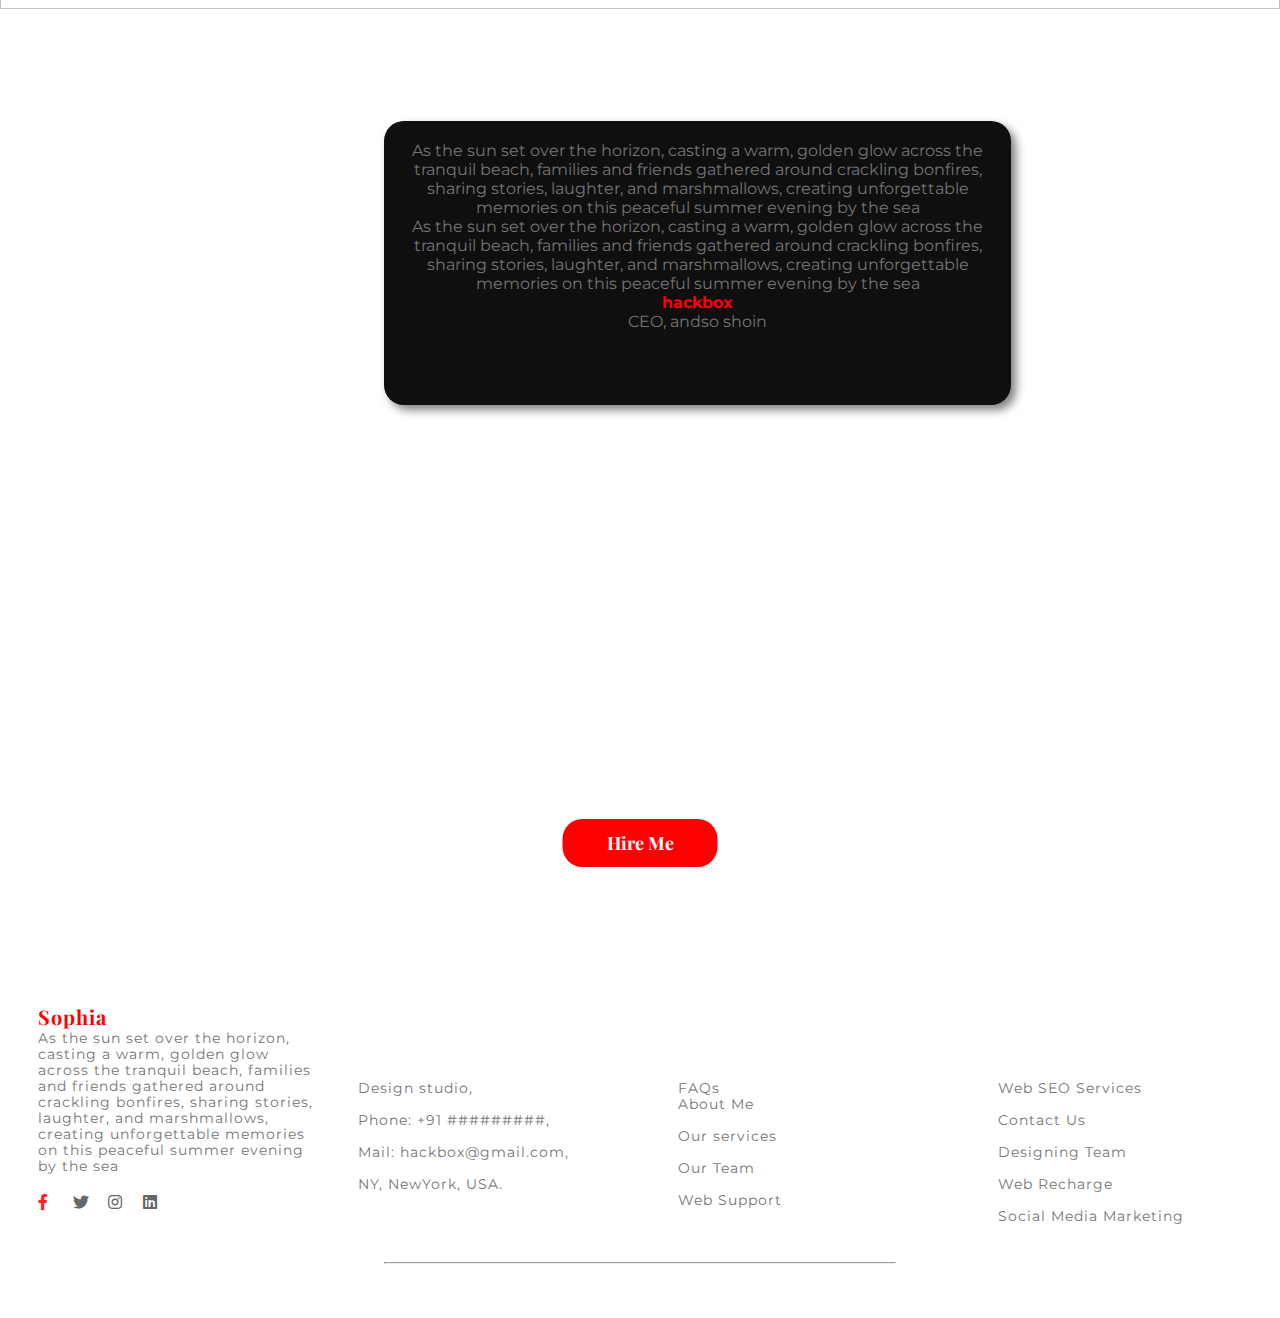
==== commit 51b1c66e: "Add files via upload" ====
--- a/final hackbox website/index.html
+++ b/final hackbox website/index.html
@@ -12,14 +12,14 @@
     <!-- <script src="https://cdn.jsdelivr.net/npm/aos@2.3.4/dist/aos.js"></script>
     <link href="https://cdn.jsdelivr.net/npm/aos@2.3.4/dist/aos.css" rel="stylesheet"> -->
 
-    <title>Ragu</title>
+    <title>Raghu Yashwanth</title>
 </head>
 
-<body>
+<body class="light-mode">
     <!-- homepage -->
     <button id="scrollToTopBtn"><i class="fa-solid fa-arrow-up" style="color: #444c5a;"></i></button>
 
-    <main class="dark-mode " id="home">
+    <main id="home">
         <div class="navbars">
 
             <nav class="contentnavbar">
@@ -67,7 +67,7 @@
 
     <!-- who am i page -->
 
-    <div class="whoami dark-mode" id="about">
+    <div class="whoami  " id="about">
         <br><br><br>
         <h2>
             <hr> Who am i<span class="dot"> .</span>
@@ -194,7 +194,7 @@
 
     <!-- What I Do Page -->
 
-    <div class="watIDo dark-mode" id="services">
+    <div class="watIDo  " id="services">
         <br><br><br><br>
         <div class="top">
             <hr data-aos="fade-left">
@@ -246,7 +246,7 @@
 
     <!-- Work Experience Page -->
 
-    <div class="workExp dark-mode">
+    <div class="workExp  ">
         <br><br><br><br>
         <div class="top">
             <hr data-aos="fade-right">
@@ -328,7 +328,7 @@
 
 
     </div>
-    <div class="ourPort dark-mode" id="portfolio">
+    <div class="ourPort  " id="portfolio">
         <br><br><br><br>
         <div class="top">
             <hr data-aos="fade-right">
--- a/final hackbox website/style.css
+++ b/final hackbox website/style.css
@@ -53,6 +53,8 @@
 }
 
 main {
+    background-color: #ffffff;
+    color: #000000;
     width: 100%;
     overflow-x: hidden;
 }
@@ -251,12 +253,15 @@
     justify-content: space-evenly;
 }
 
-
-.dark-mode.dark-mode {
-    background-color: transparent;
+.light-mode {
+    background-color: #ffffff;
     color: #000000;
 }
 
+.dark-mode {
+    background-color: #000000;
+    color: #ffffff;
+}
 
 /* body  */
 .body {
@@ -318,6 +323,7 @@
 
 .whoami {
     background-color: #fefefe;
+    color: #000000;
 }
 
 .line {
@@ -333,7 +339,6 @@
 
 .whoami h2 {
     font-family: var(--smooth);
-    color: white;
     margin-left: 45%;
     font-weight: 400;
 }
@@ -381,7 +386,6 @@
 }
 
 .rightwho h6 {
-    color: white;
     font-size: 17px;
     font-weight: 700;
     letter-spacing: 0.5;
@@ -481,6 +485,7 @@
 .watIDo {
     display: block;
     width: 100%;
+    color: #000000;
     height: max-content;
     font-family: 'Segoe UI', Tahoma, Geneva, Verdana, sans-serif;
 }
@@ -511,7 +516,6 @@
 }
 
 .watIDo .top h4 {
-    color: #ffffff;
     display: inline-block;
     font-weight: 600;
     font-size: 18px;
@@ -574,7 +578,7 @@
     display: block;
     width: 100%;
     height: max-content;
-    background-color: #0e0f0f;
+    background-color: #fefefe;
     font-family: var(--smooth);
 }
 
@@ -716,6 +720,7 @@
 .ourPort {
     display: block;
     width: 100%;
+    color: #000000;
     height: max-content;
     font-family: 'Segoe UI', Tahoma, Geneva, Verdana, sans-serif;
 }
@@ -858,7 +863,6 @@
 .percentage {
     margin-top: 10px;
     font-size: 18px;
-    color: white;
     position: absolute;
     top: -20px;
     /* Adjust this value to position the percentage label */
@@ -878,13 +882,11 @@
 
 .bar-container h1 {
     font-family: var(--smooth);
-    color: #ffffff;
     font-size: 20px;
 }
 
 .bar-container h2 {
     font-family: var(--smooth);
-    color: #ffffff;
     font-size: medium;
 }
 
@@ -1088,6 +1090,7 @@
         margin-left: 0;
     }
 
+    /* bars  */
     #progress-bars {
         display: none;
     }
--- a/final hackbox website/stylesheet2.css
+++ b/final hackbox website/stylesheet2.css
@@ -23,7 +23,7 @@
 }
 
 .page-6 {
-    background-color: rgb(0, 0, 0);
+    background-color: transparent;
     display: block;
     width: 100%;
     height: max-content;
